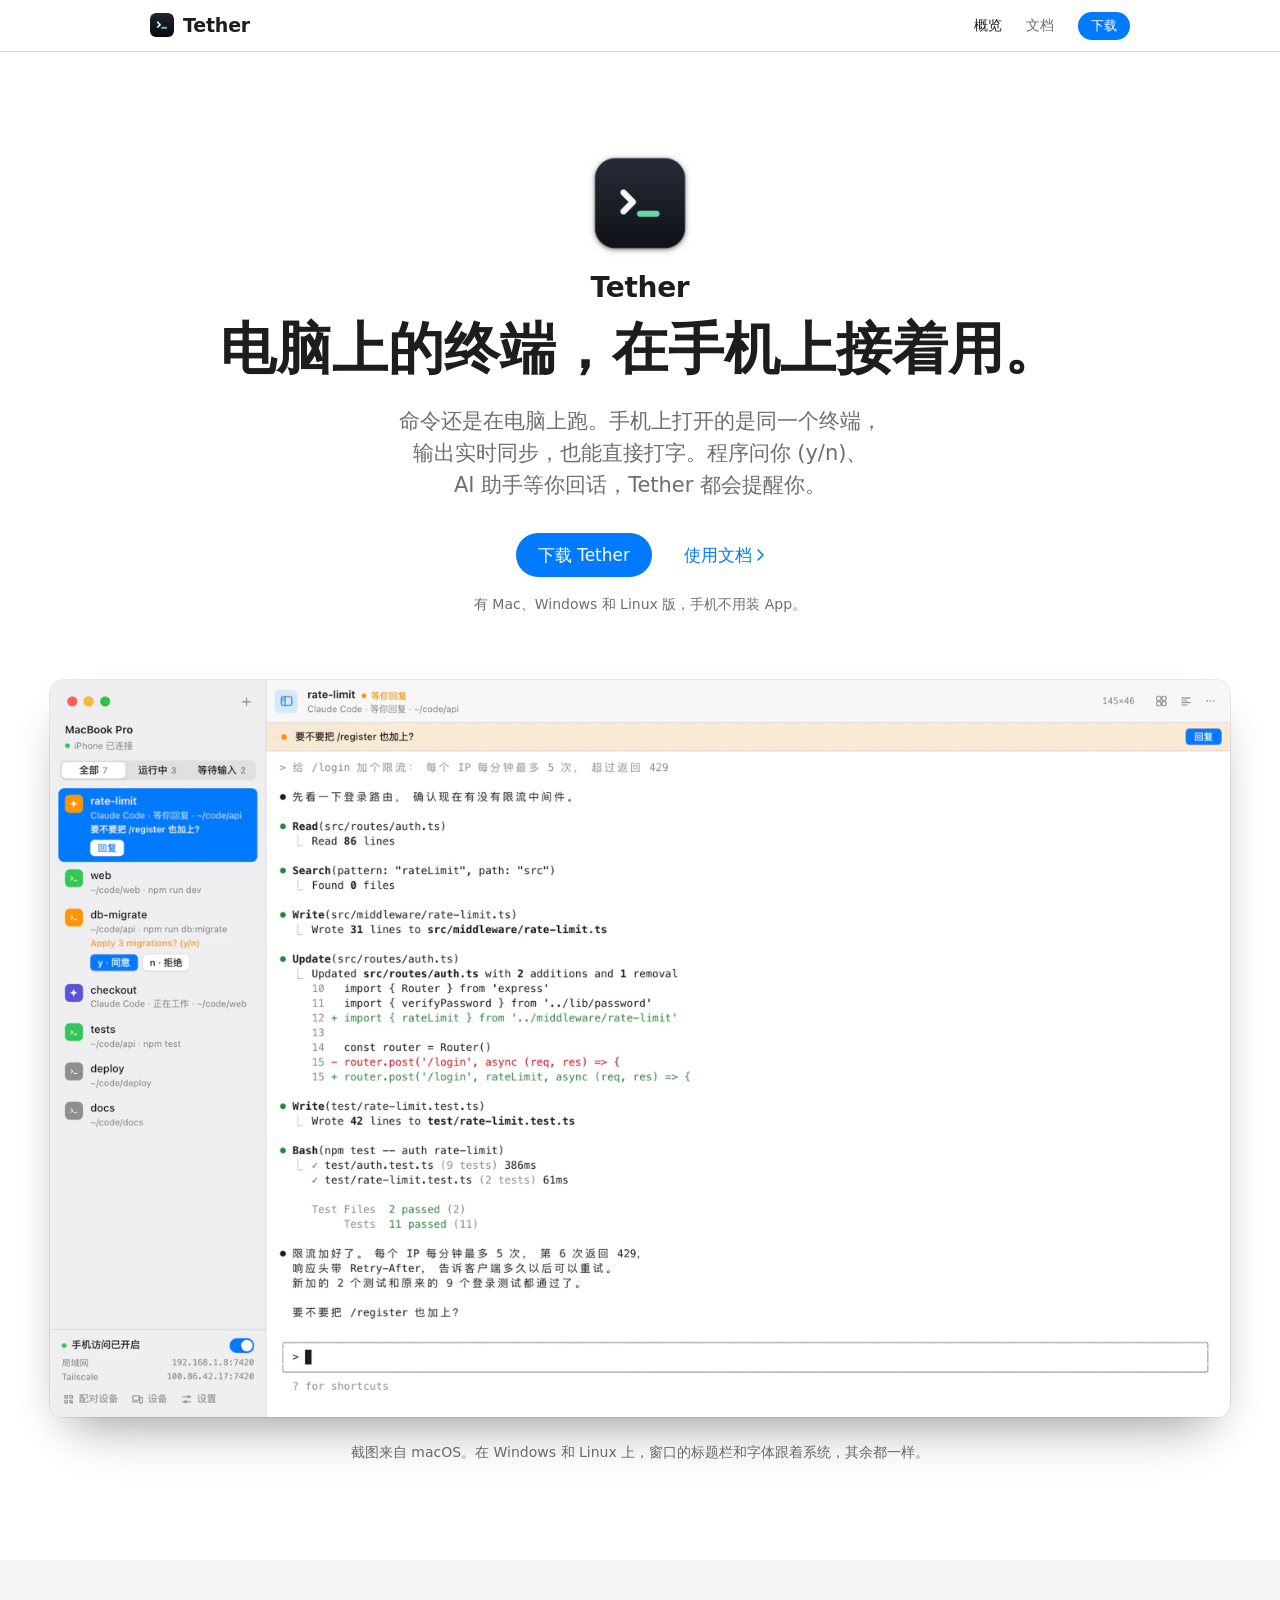
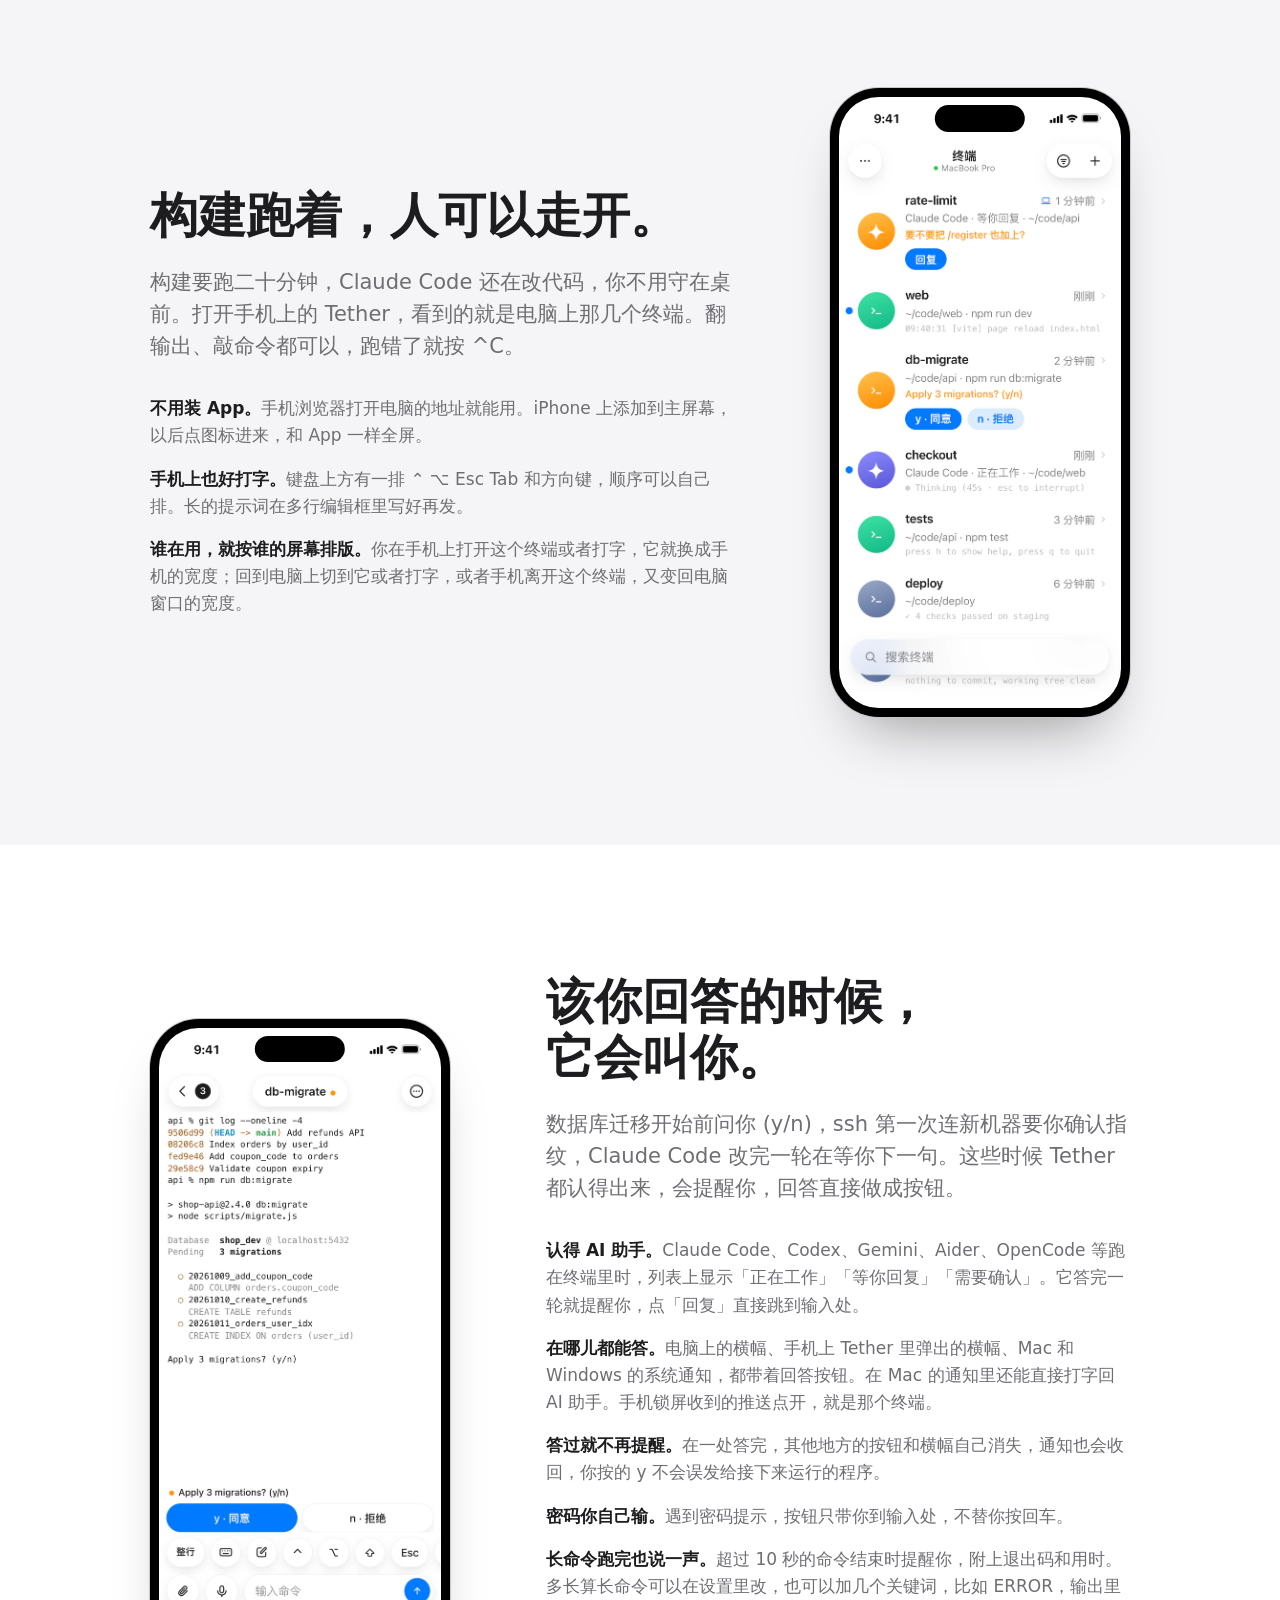
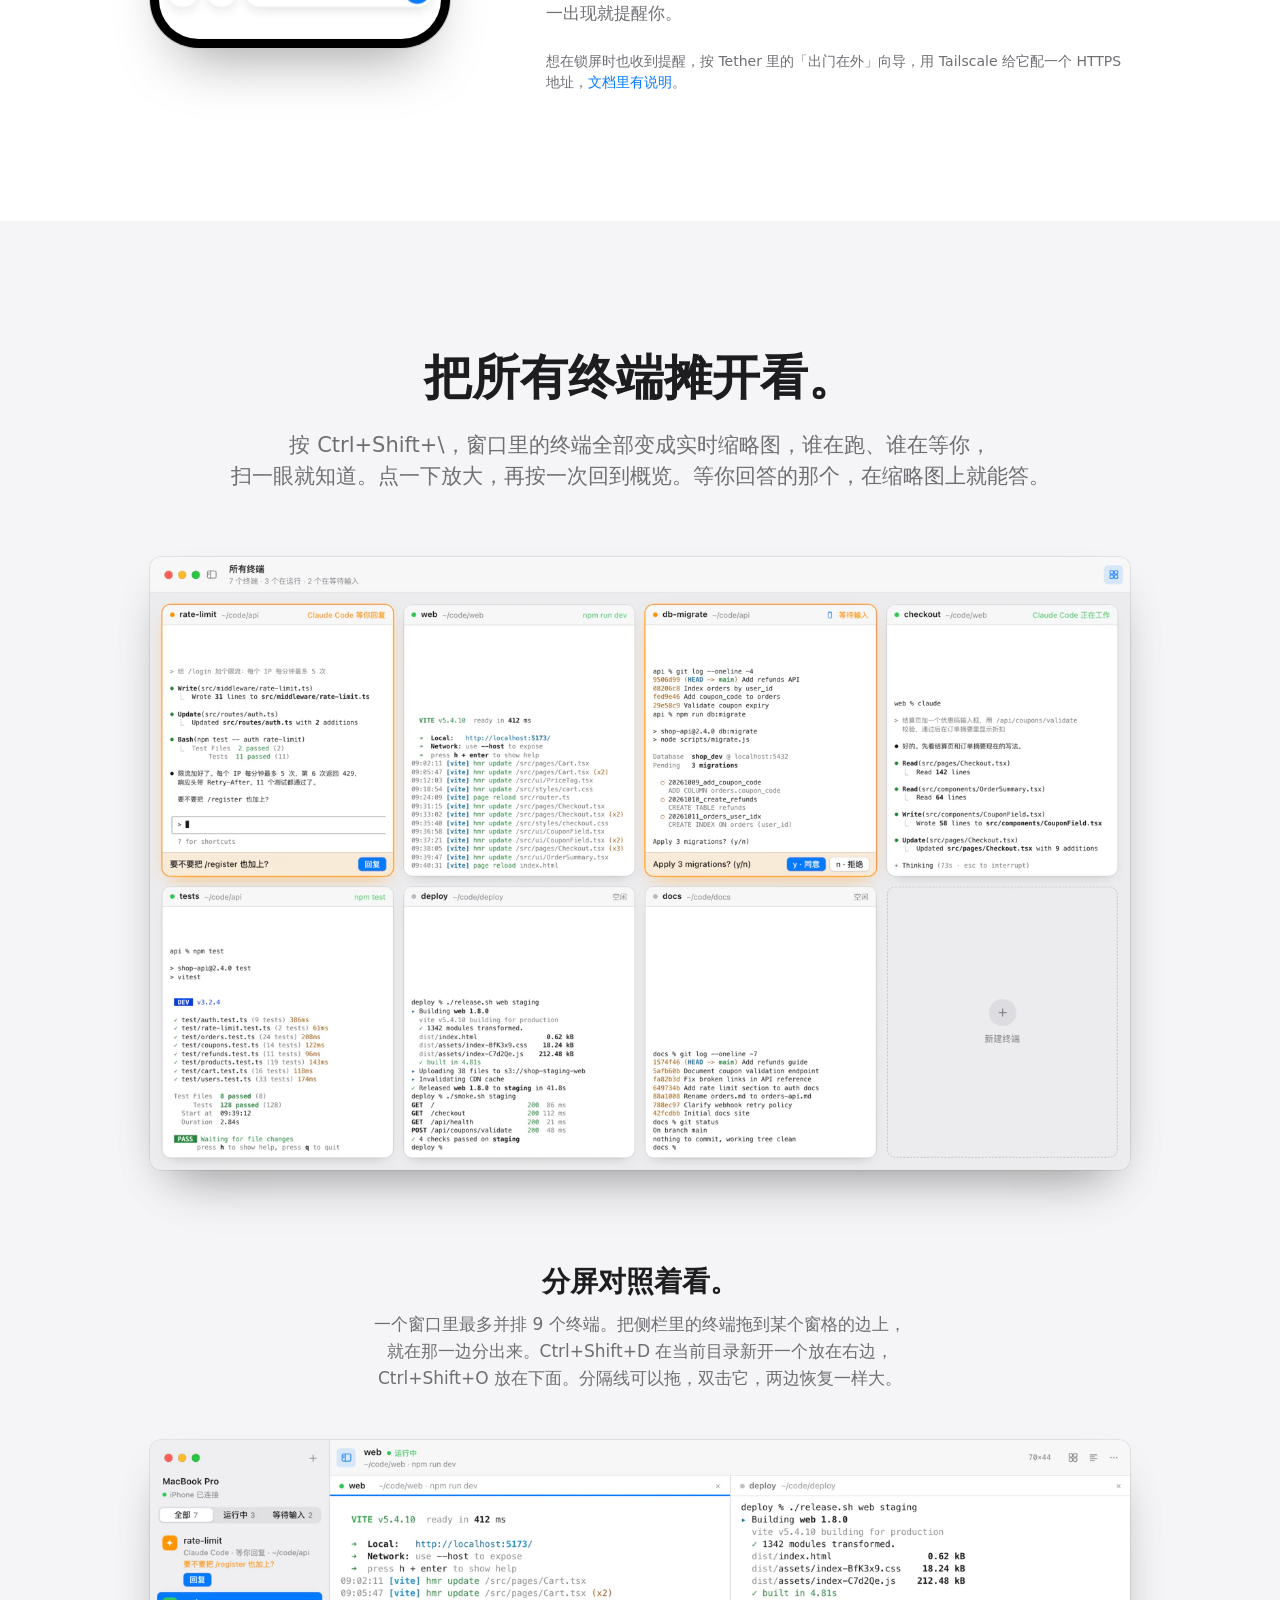
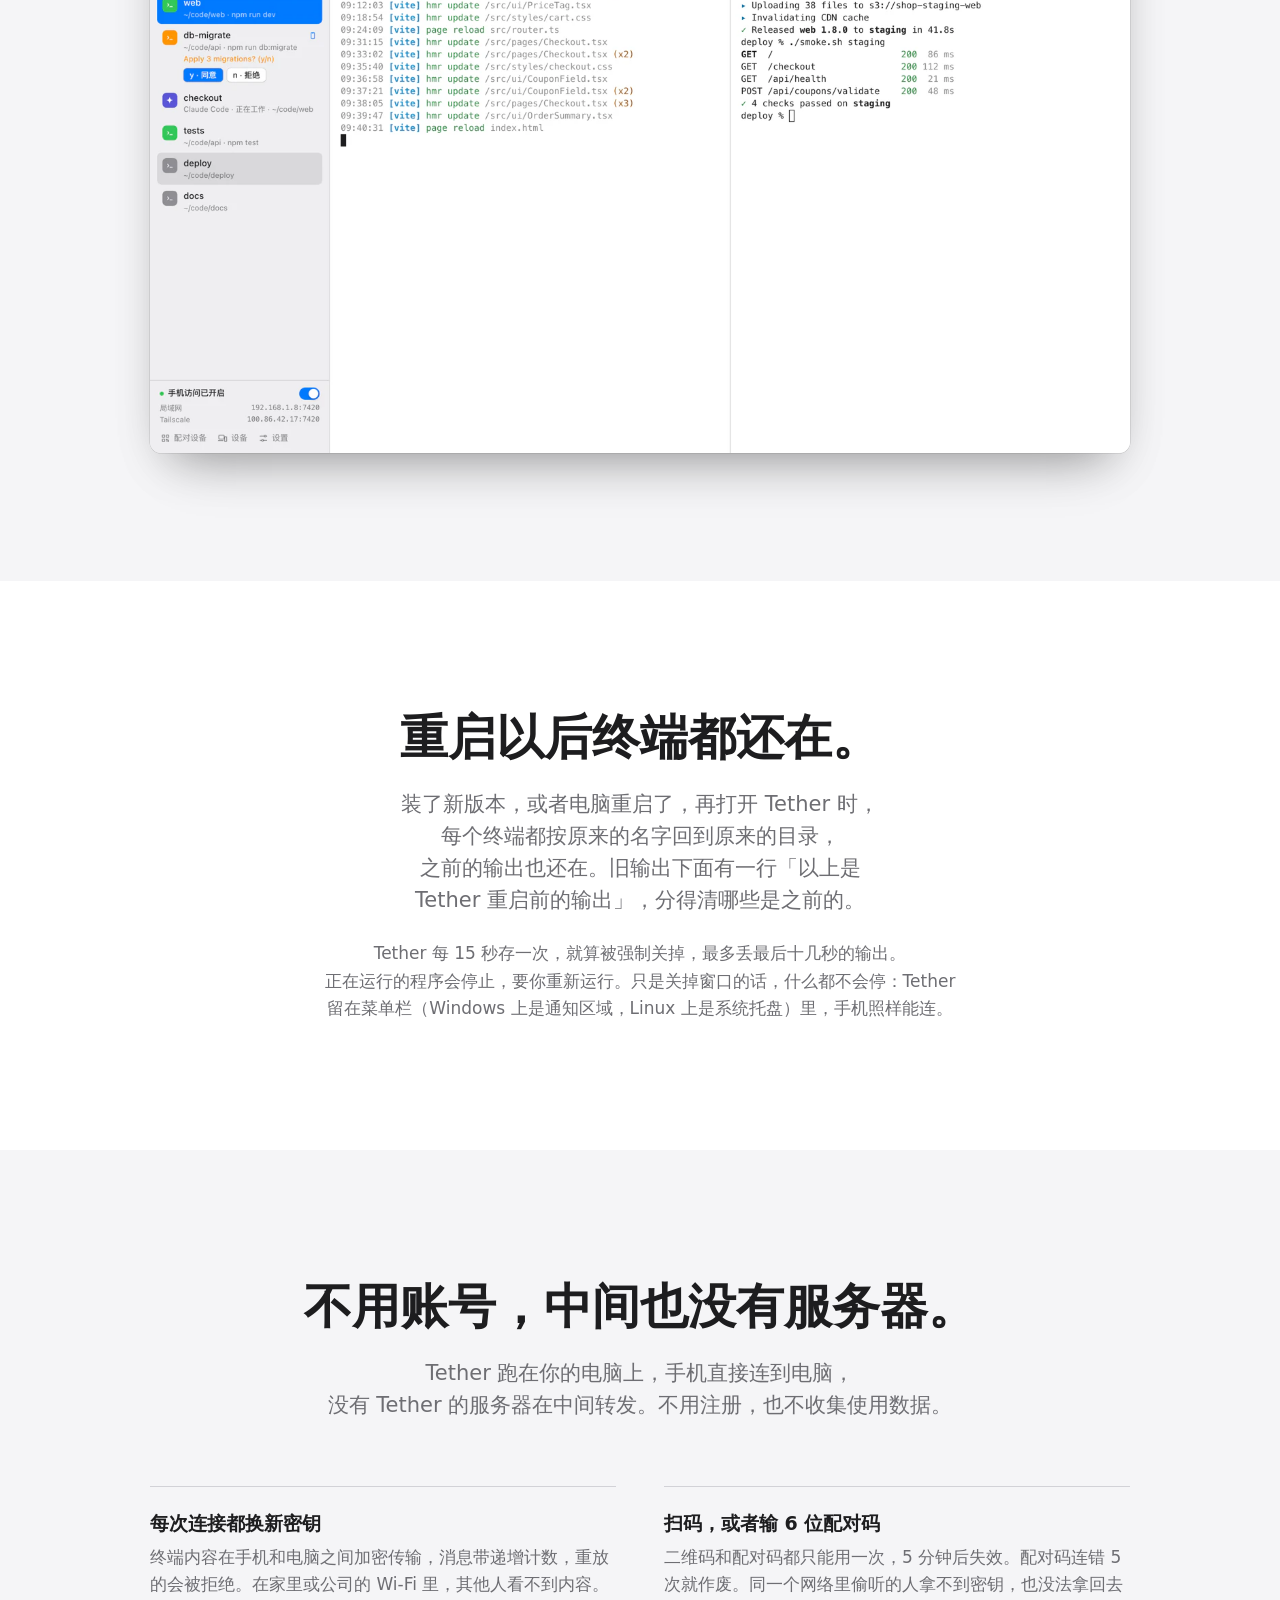
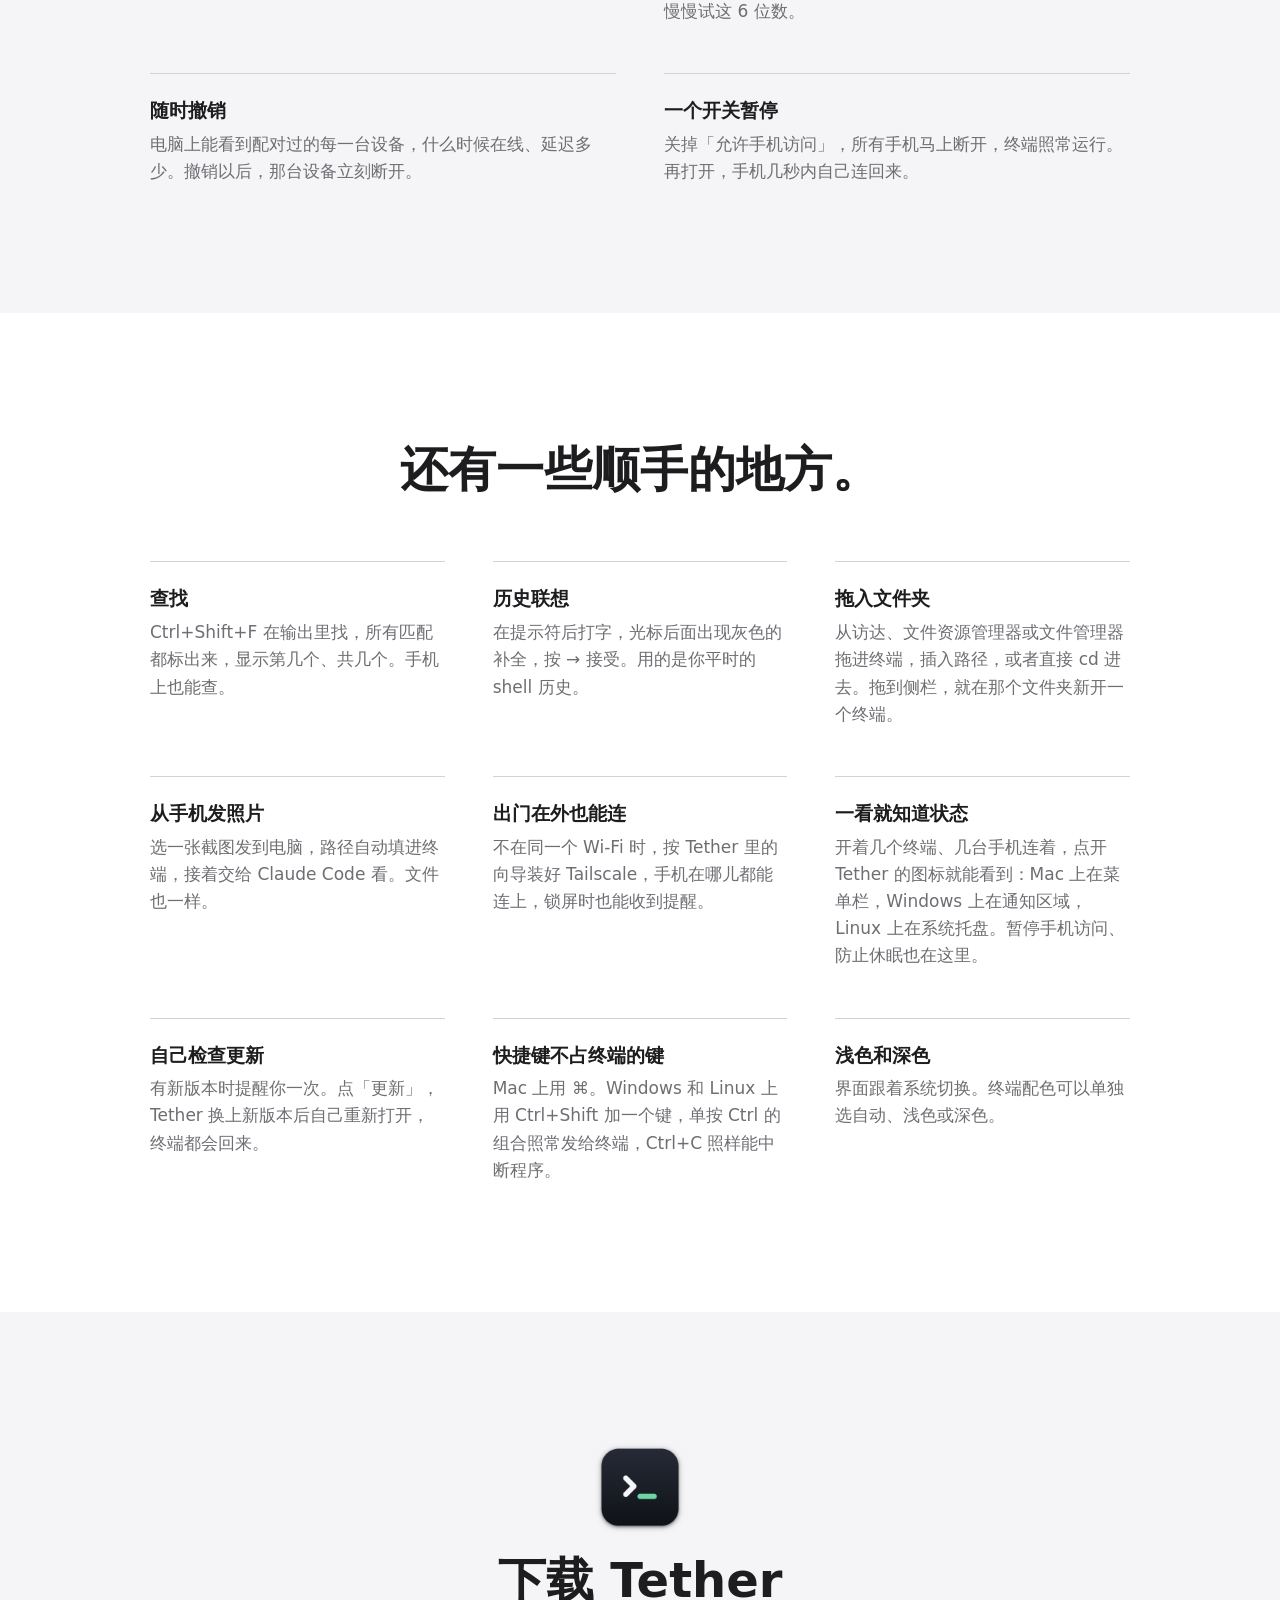
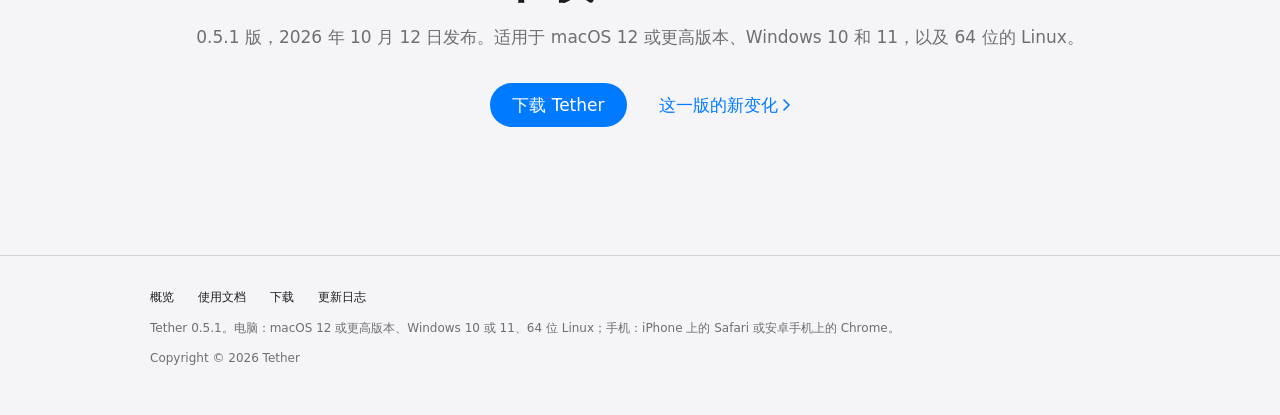
==== index.html @ 325a54c9 "网站：Tether 0.5.1 产品介绍、文档和下载页（macOS、Windows、Linux）。 安装包在 Releases 里，网站只放页面和图片。  Co-Authored-By: Claude" ====
<!doctype html>
<html lang="zh-CN">
<head>
  <meta charset="utf-8">
  <meta name="viewport" content="width=device-width, initial-scale=1">
  <title>Tether：电脑上的终端，在手机上接着用</title>
  <meta name="description" content="Tether 装在你的 Mac、Windows 或 Linux 电脑上。终端照旧在电脑上运行，手机用浏览器打开就是同一个会话，输出实时同步。程序问你 (y/n)、AI 助手等你回话时，Tether 会提醒你。不用账号，数据端到端加密。">
  <meta name="color-scheme" content="light dark">
  <meta name="theme-color" content="#FFFFFF" media="(prefers-color-scheme: light)">
  <meta name="theme-color" content="#000000" media="(prefers-color-scheme: dark)">
  <link rel="icon" type="image/png" sizes="32x32" href="assets/icon/favicon-32.png">
  <link rel="icon" type="image/png" sizes="64x64" href="assets/icon/favicon-64.png">
  <link rel="apple-touch-icon" href="assets/icon/apple-touch-icon.png">
  <link rel="stylesheet" href="assets/site.css">
</head>
<body>
  <a class="skip" href="#main">跳到正文</a>

  <header class="nav">
    <div class="wrap nav-in">
      <a class="brand" href="index.html"><img src="assets/icon/favicon-64.png" width="24" height="24" alt="">Tether</a>
      <nav class="nav-links" aria-label="网站">
        <a href="index.html" aria-current="page">概览</a>
        <a href="docs.html">文档</a>
        <a class="btn btn-sm" href="download.html">下载</a>
      </nav>
    </div>
  </header>

  <main id="main">

    <!-- 首屏 -->
    <section class="hero" aria-labelledby="hero-title">
      <div class="wrap">
        <img class="hero-icon" src="assets/icon/icon-512.png" width="112" height="112" alt="">
        <h1 id="hero-title">
          <span class="eyebrow">Tether</span>
          <span class="display"><span class="nw">电脑上的终端，</span><span class="nw">在手机上接着用。</span></span>
        </h1>
        <p class="lead">命令还是在电脑上跑。手机上打开的是同一个终端，输出实时同步，也能直接打字。程序问你&nbsp;(y/n)、AI 助手等你回话，Tether 都会提醒你。</p>
        <div class="cta">
          <a class="btn" href="download.html" aria-describedby="hero-req">下载 Tether</a>
          <a class="more" href="docs.html">使用文档</a>
        </div>
        <p class="cta-note" id="hero-req"><span class="nw">有 Mac、Windows 和 Linux 版，</span><span class="nw">手机不用装 App。</span></p>
      </div>
      <figure class="wrap-wide hero-shot">
        <div class="mac">
          <picture>
            <source media="(prefers-color-scheme: dark)" srcset="assets/shots/mac-term-dark-1440.webp 1440w, assets/shots/mac-term-dark.webp 2880w" sizes="(max-width: 1223px) calc(100vw - 44px), 1180px">
            <img src="assets/shots/mac-term-light.webp" srcset="assets/shots/mac-term-light-1440.webp 1440w, assets/shots/mac-term-light.webp 2880w" sizes="(max-width: 1223px) calc(100vw - 44px), 1180px" width="1440" height="900" fetchpriority="high" decoding="async" alt="Tether 在 Mac 上的窗口。左边侧栏是各个终端和它们的状态，右边的 Claude Code 做完了一轮，在等你回复，上方的提示条里有「回复」按钮。">
          </picture>
        </div>
        <figcaption>截图来自 macOS。在 Windows 和 Linux 上，窗口的标题栏和字体跟着系统，其余都一样。</figcaption>
      </figure>
    </section>

    <!-- 在手机上接着用 -->
    <section class="section alt" aria-labelledby="phone-title">
      <div class="wrap duo">
        <div>
          <h2 class="h2" id="phone-title"><span class="nw">构建跑着，</span><span class="nw">人可以走开。</span></h2>
          <p class="lead">构建要跑二十分钟，Claude Code 还在改代码，你不用守在桌前。打开手机上的 Tether，看到的就是电脑上那几个终端。翻输出、敲命令都可以，跑错了就按 ^C。</p>
          <ul class="points">
            <li><strong>不用装 App。</strong>手机浏览器打开电脑的地址就能用。iPhone 上添加到主屏幕，以后点图标进来，和 App 一样全屏。</li>
            <li><strong>手机上也好打字。</strong>键盘上方有一排 ⌃ ⌥ Esc Tab 和方向键，顺序可以自己排。长的提示词在多行编辑框里写好再发。</li>
            <li><strong>谁在用，就按谁的屏幕排版。</strong>你在手机上打开这个终端或者打字，它就换成手机的宽度；回到电脑上切到它或者打字，或者手机离开这个终端，又变回电脑窗口的宽度。</li>
          </ul>
        </div>
        <figure class="duo-media">
          <div class="phone">
            <div class="phone-body">
              <div class="phone-screen">
                <picture>
                  <source media="(prefers-color-scheme: dark)" srcset="assets/shots/iphone-list-dark-589.webp 589w, assets/shots/iphone-list-dark.webp 1179w" sizes="(max-width: 734px) 226px, (max-width: 1068px) 245px, 282px">
                  <img src="assets/shots/iphone-list-light.webp" srcset="assets/shots/iphone-list-light-589.webp 589w, assets/shots/iphone-list-light.webp 1179w" sizes="(max-width: 734px) 226px, (max-width: 1068px) 245px, 282px" width="393" height="852" loading="lazy" decoding="async" alt="iPhone 上的 Tether 终端列表。每一行是电脑上的一个终端，写着名字、状态和最新一行输出；在等你的终端下面直接有「回复」「y · 同意」「n · 拒绝」按钮。">
                </picture>
              </div>
            </div>
          </div>
        </figure>
      </div>
    </section>

    <!-- 提醒与一键回复 -->
    <section class="section" aria-labelledby="alert-title">
      <div class="wrap duo flip">
        <div>
          <h2 class="h2" id="alert-title"><span class="nw">该你回答的时候，</span><span class="nw">它会叫你。</span></h2>
          <p class="lead">数据库迁移开始前问你 (y/n)，ssh 第一次连新机器要你确认指纹，Claude Code 改完一轮在等你下一句。这些时候 Tether 都认得出来，会提醒你，回答直接做成按钮。</p>
          <ul class="points">
            <li><strong>认得 AI 助手。</strong>Claude Code、Codex、Gemini、Aider、OpenCode 等跑在终端里时，列表上显示「正在工作」「等你回复」「需要确认」。它答完一轮就提醒你，点「回复」直接跳到输入处。</li>
            <li><strong>在哪儿都能答。</strong>电脑上的横幅、手机上 Tether 里弹出的横幅、Mac 和 Windows 的系统通知，都带着回答按钮。在 Mac 的通知里还能直接打字回 AI 助手。手机锁屏收到的推送点开，就是那个终端。</li>
            <li><strong>答过就不再提醒。</strong>在一处答完，其他地方的按钮和横幅自己消失，通知也会收回，你按的 y 不会误发给接下来运行的程序。</li>
            <li><strong>密码你自己输。</strong>遇到密码提示，按钮只带你到输入处，不替你按回车。</li>
            <li><strong>长命令跑完也说一声。</strong>超过 10 秒的命令结束时提醒你，附上退出码和用时。多长算长命令可以在设置里改，也可以加几个关键词，比如 ERROR，输出里一出现就提醒你。</li>
          </ul>
          <p class="small after-points">想在锁屏时也收到提醒，按 Tether 里的「出门在外」向导，用 Tailscale 给它配一个 HTTPS 地址，<a href="docs.html#tailscale">文档里有说明</a>。</p>
        </div>
        <figure class="duo-media">
          <div class="phone">
            <div class="phone-body">
              <div class="phone-screen">
                <picture>
                  <source media="(prefers-color-scheme: dark)" srcset="assets/shots/iphone-term-dark-589.webp 589w, assets/shots/iphone-term-dark.webp 1179w" sizes="(max-width: 734px) 226px, (max-width: 1068px) 245px, 282px">
                  <img src="assets/shots/iphone-term-light.webp" srcset="assets/shots/iphone-term-light-589.webp 589w, assets/shots/iphone-term-light.webp 1179w" sizes="(max-width: 734px) 226px, (max-width: 1068px) 245px, 282px" width="393" height="852" loading="lazy" decoding="async" alt="iPhone 上打开的 db-migrate 终端。迁移脚本在问 Apply 3 migrations? (y/n)，终端下面是「y · 同意」和「n · 拒绝」两个按钮，再往下是快捷键栏和输入栏。">
                </picture>
              </div>
            </div>
          </div>
        </figure>
      </div>
    </section>

    <!-- 概览与分屏 -->
    <section class="section alt" aria-labelledby="overview-title">
      <div class="wrap">
        <div class="section-head">
          <h2 class="h2" id="overview-title">把所有终端摊开看。</h2>
          <p class="lead">按 <kbd data-pc="Ctrl+Shift+\">⇧⌘\</kbd>，窗口里的终端<wbr>全部变成实时缩略图，谁在跑、谁在等你，扫一眼就知道。点一下放大，再按一次回到概览。等你回答的那个，在缩略图上就能答。</p>
        </div>
        <div class="stack">
          <figure>
            <div class="mac">
              <picture>
                <source media="(prefers-color-scheme: dark)" srcset="assets/shots/mac-overview-dark-1440.webp 1440w, assets/shots/mac-overview-dark.webp 2880w" sizes="(max-width: 1023px) calc(100vw - 44px), 980px">
                <img src="assets/shots/mac-overview-light.webp" srcset="assets/shots/mac-overview-light-1440.webp 1440w, assets/shots/mac-overview-light.webp 2880w" sizes="(max-width: 1023px) calc(100vw - 44px), 980px" width="1440" height="900" loading="lazy" decoding="async" alt="终端概览。所有终端以实时缩略图平铺，等你回答的两个带橙色边框，缩略图底部就有回答按钮。">
              </picture>
            </div>
          </figure>
          <div>
            <div class="feature-head">
              <h3 class="h3">分屏对照着看。</h3>
              <p>一个窗口里最多并排 9 个终端。把侧栏里的终端拖到某个窗格的边上，就在那一边分出来。<kbd data-pc="Ctrl+Shift+D">⌘D</kbd>&nbsp;在当前目录新开一个放在右边，<kbd data-pc="Ctrl+Shift+O">⇧⌘D</kbd>&nbsp;放在下面。分隔线可以拖，双击它，两边恢复一样大。</p>
            </div>
            <figure>
              <div class="mac">
                <picture>
                  <source media="(prefers-color-scheme: dark)" srcset="assets/shots/mac-split-dark-1440.webp 1440w, assets/shots/mac-split-dark.webp 2880w" sizes="(max-width: 1023px) calc(100vw - 44px), 980px">
                  <img src="assets/shots/mac-split-light.webp" srcset="assets/shots/mac-split-light-1440.webp 1440w, assets/shots/mac-split-light.webp 2880w" sizes="(max-width: 1023px) calc(100vw - 44px), 980px" width="1440" height="900" loading="lazy" decoding="async" alt="分屏。左边的 web 终端在跑 npm run dev，右边的 deploy 终端刚跑完发布脚本和冒烟测试。">
                </picture>
              </div>
            </figure>
          </div>
        </div>
      </div>
    </section>

    <!-- 重启后恢复 -->
    <section class="section" aria-labelledby="restore-title">
      <div class="wrap-text statement">
        <h2 class="h2" id="restore-title">重启以后终端都还在。</h2>
        <p class="lead">装了新版本，或者电脑重启了，再打开 Tether 时，每个终端都按原来的名字回到原来的目录，之前的输出也还在。旧输出下面有一行「以上是 Tether 重启前的输出」，分得清哪些是之前的。</p>
        <p>Tether 每 15 秒存一次，就算被强制关掉，最多丢最后十几秒的输出。正在运行的程序会停止，要你重新运行。只是关掉窗口的话，什么都不会停：Tether 留在菜单栏（Windows 上是通知区域，Linux 上是系统托盘）里，手机照样能连。</p>
      </div>
    </section>

    <!-- 隐私 -->
    <section class="section alt" aria-labelledby="privacy-title">
      <div class="wrap">
        <div class="section-head">
          <h2 class="h2" id="privacy-title"><span class="nw">不用账号，</span><span class="nw">中间也没有服务器。</span></h2>
          <p class="lead">Tether 跑在你的电脑上，手机直接连到电脑，没有&nbsp;Tether&nbsp;的服务器在中间转发。不用注册，也不收集使用数据。</p>
        </div>
        <ul class="grid two">
          <li>
            <h3>每次连接都换新密钥</h3>
            <p>终端内容在手机和电脑之间加密传输，消息带递增计数，重放的会被拒绝。在家里或公司的 <span class="nw">Wi-Fi</span> 里，其他人看不到内容。</p>
          </li>
          <li>
            <h3>扫码，或者输 6 位配对码</h3>
            <p>二维码和配对码都只能用一次，5 分钟后失效。配对码连错 5 次就作废。同一个网络里偷听的人拿不到密钥，也没法拿回去慢慢试这 6 位数。</p>
          </li>
          <li>
            <h3>随时撤销</h3>
            <p>电脑上能看到配对过的每一台设备，什么时候在线、延迟多少。撤销以后，那台设备立刻断开。</p>
          </li>
          <li>
            <h3>一个开关暂停</h3>
            <p>关掉「允许手机访问」，所有手机马上断开，终端照常运行。再打开，手机几秒内自己连回来。</p>
          </li>
        </ul>
      </div>
    </section>

    <!-- 小功能 -->
    <section class="section" aria-labelledby="more-title">
      <div class="wrap">
        <div class="section-head">
          <h2 class="h2" id="more-title"><span class="nw">还有一些</span><span class="nw">顺手的地方。</span></h2>
        </div>
        <ul class="grid">
          <li>
            <h3>查找</h3>
            <p><kbd data-pc="Ctrl+Shift+F">⌘F</kbd> 在输出里找，所有匹配都标出来，显示第几个、共几个。手机上也能查。</p>
          </li>
          <li>
            <h3>历史联想</h3>
            <p>在提示符后打字，光标后面出现灰色的补全，按 <kbd>→</kbd> 接受。用的是你平时的 shell 历史。</p>
          </li>
          <li>
            <h3>拖入文件夹</h3>
            <p>从访达、文件资源管理器或文件管理器拖进终端，插入路径，或者直接 cd 进去。拖到侧栏，就在那个文件夹新开一个终端。</p>
          </li>
          <li>
            <h3>从手机发照片</h3>
            <p>选一张截图发到电脑，路径自动填进终端，接着交给 Claude Code 看。文件也一样。</p>
          </li>
          <li>
            <h3>出门在外也能连</h3>
            <p>不在同一个 <span class="nw">Wi-Fi</span> 时，按 Tether 里的向导装好 Tailscale，手机在哪儿都能连上，锁屏时也能收到提醒。</p>
          </li>
          <li>
            <h3>一看就知道状态</h3>
            <p>开着几个终端、几台手机连着，点开 Tether 的图标就能看到：Mac 上在菜单栏，Windows 上在通知区域，Linux 上在系统托盘。暂停手机访问、防止休眠也在这里。</p>
          </li>
          <li>
            <h3>自己检查更新</h3>
            <p>有新版本时提醒你一次。点「更新」，Tether 换上新版本后自己重新打开，终端都会回来。</p>
          </li>
          <li>
            <h3>快捷键不占终端的键</h3>
            <p>Mac 上用 ⌘。Windows 和 Linux 上用 Ctrl+Shift 加一个键，单按 Ctrl 的组合照常发给终端，Ctrl+C 照样能中断程序。</p>
          </li>
          <li>
            <h3>浅色和深色</h3>
            <p>界面跟着系统切换。终端配色可以单独选自动、浅色或深色。</p>
          </li>
        </ul>
      </div>
    </section>

    <!-- 下载 -->
    <section class="section alt closing" aria-labelledby="get-title">
      <div class="wrap">
        <img src="assets/icon/icon-512.png" width="96" height="96" alt="" loading="lazy">
        <h2 class="h2" id="get-title">下载 Tether</h2>
        <p><span data-rel="version">0.5.1</span> 版<span data-rel-show="date" hidden>，<span data-rel="date"></span>发布</span>。<span class="nw">适用于 macOS 12 或更高版本、</span><span class="nw">Windows 10 和 11，</span><span class="nw">以及 64 位的 Linux。</span></p>
        <div class="cta">
          <a class="btn" href="download.html">下载 Tether</a>
          <a class="more" href="download.html#whats-new">这一版的新变化</a>
        </div>
      </div>
    </section>

  </main>

  <footer class="footer">
    <div class="wrap">
      <ul class="footer-links">
        <li><a href="index.html">概览</a></li>
        <li><a href="docs.html">使用文档</a></li>
        <li><a href="download.html">下载</a></li>
        <li><a href="docs.html#changelog">更新日志</a></li>
      </ul>
      <p>Tether <span data-rel="version">0.5.1</span>。电脑：macOS 12 或更高版本、Windows 10 或 11、64 位 Linux；手机：iPhone 上的 Safari 或安卓手机上的 Chrome。</p>
      <p>Copyright © 2026 Tether</p>
    </div>
  </footer>

  <script src="assets/release.js"></script>
  <script src="assets/site.js"></script>
</body>
</html>
---- assets/site.css ----
/* Tether 网站的共享样式
   系统字体、苹果系统色、留白；页面上的主角是真实的产品截图。
   主题默认跟随系统。<html data-theme="light"> 或 "dark" 可以强制一种（截图、测试用）。 */

/* ---------- 设计变量 ---------- */
:root {
  color-scheme: light dark;

  /* 都用系统字体。Mac：SF 和苹方（BlinkMacSystemFont：Chrome、Edge 不认 -apple-system，靠它拿到 SF）；
     Windows：Segoe UI 和微软雅黑；Linux：桌面的系统字体（system-ui）和思源黑体（Noto Sans CJK） */
  --font: -apple-system, BlinkMacSystemFont, "SF Pro Text", "SF Pro Display", "PingFang SC", "Segoe UI Variable Text", "Segoe UI", "Microsoft YaHei UI", "Microsoft YaHei", system-ui, "Noto Sans", "Noto Sans CJK SC", "Noto Sans SC", "Helvetica Neue", sans-serif;
  --font-display: -apple-system, BlinkMacSystemFont, "SF Pro Display", "SF Pro Text", "PingFang SC", "Segoe UI Variable Display", "Segoe UI", "Microsoft YaHei UI", "Microsoft YaHei", system-ui, "Noto Sans", "Noto Sans CJK SC", "Noto Sans SC", "Helvetica Neue", sans-serif;
  --font-mono: ui-monospace, "SF Mono", Menlo, Monaco, "Cascadia Mono", Consolas, "DejaVu Sans Mono", "Noto Sans Mono", "Liberation Mono", monospace;

  /* 字号：大屏的值，中屏和小屏在页面底部的媒体查询里缩小 */
  --fs-display: 56px;
  --fs-h2: 48px;
  --fs-h3: 24px;
  --fs-lead: 21px;
  --fs-body: 17px;
  --fs-small: 14px;
  --fs-fine: 12px;

  --lh-tight: 1.17;
  --lh-text: 1.6;

  /* 间距 */
  --sp-1: 4px;
  --sp-2: 8px;
  --sp-3: 12px;
  --sp-4: 16px;
  --sp-5: 24px;
  --sp-6: 32px;
  --sp-7: 48px;
  --sp-8: 64px;
  --sp-9: 96px;
  --sp-10: 128px;
  --section-y: var(--sp-10);

  /* 版心 */
  --w-text: 692px;
  --w-content: 980px;
  --w-wide: 1180px;
  --gutter: 22px;
  --nav-h: 52px;
}

/* 浅色（默认） */
:root,
:root[data-theme="light"] {
  --bg: #FFFFFF;
  --bg-2: #F5F5F7;
  --label: #1D1D1F;
  --label-2: #6E6E73;
  --sep: #D2D2D7;
  --fill: rgba(120, 120, 128, 0.12);
  --fill-2: rgba(120, 120, 128, 0.16);
  --fill-3: rgba(120, 120, 128, 0.24);
  --accent: #007AFF;
  --on-accent: #FFFFFF;
  --nav-bg: rgba(255, 255, 255, 0.72);
  --nav-solid: #FFFFFF;
  --window-shadow: 0 0 0 0.5px rgba(0, 0, 0, 0.16), 0 22px 44px -18px rgba(0, 0, 0, 0.28), 0 30px 60px -30px rgba(0, 0, 0, 0.22);
  --window-rim: transparent;
  --phone-edge: #C7C7CC;
  --icon-ring: transparent;
  --phone-shadow: 0 34px 60px -28px rgba(0, 0, 0, 0.4);
}

/* 深色：跟随系统，除非页面强制了浅色 */
@media (prefers-color-scheme: dark) {
  :root:not([data-theme="light"]) {
    --bg: #000000;
    --bg-2: #161617;
    --label: #F5F5F7;
    --label-2: #A1A1A6;
    --sep: #424245;
    --fill: rgba(120, 120, 128, 0.24);
    --fill-2: rgba(120, 120, 128, 0.32);
    --fill-3: rgba(120, 120, 128, 0.44);
    --accent: #0A84FF;
    --on-accent: #FFFFFF;
    --nav-bg: rgba(22, 22, 23, 0.8);
    --nav-solid: #161617;
    --window-shadow: 0 0 0 0.5px rgba(0, 0, 0, 0.9), 0 22px 44px -18px rgba(0, 0, 0, 0.8), 0 30px 60px -30px rgba(0, 0, 0, 0.7);
    --window-rim: rgba(255, 255, 255, 0.16);
    --phone-edge: #48484A;
    --icon-ring: rgba(255, 255, 255, 0.22);
    --phone-shadow: 0 34px 60px -28px rgba(0, 0, 0, 0.9);
  }
}

/* 强制深色 */
:root[data-theme="dark"] {
  --bg: #000000;
  --bg-2: #161617;
  --label: #F5F5F7;
  --label-2: #A1A1A6;
  --sep: #424245;
  --fill: rgba(120, 120, 128, 0.24);
  --fill-2: rgba(120, 120, 128, 0.32);
  --fill-3: rgba(120, 120, 128, 0.44);
  --accent: #0A84FF;
  --on-accent: #FFFFFF;
  --nav-bg: rgba(22, 22, 23, 0.8);
  --nav-solid: #161617;
  --window-shadow: 0 0 0 0.5px rgba(0, 0, 0, 0.9), 0 22px 44px -18px rgba(0, 0, 0, 0.8), 0 30px 60px -30px rgba(0, 0, 0, 0.7);
  --window-rim: rgba(255, 255, 255, 0.16);
  --phone-edge: #48484A;
  --icon-ring: rgba(255, 255, 255, 0.22);
  --phone-shadow: 0 34px 60px -28px rgba(0, 0, 0, 0.9);
}

:root[data-theme="light"] { color-scheme: light; }
:root[data-theme="dark"] { color-scheme: dark; }

/* 系统打开了「增强对比度」：换成系统蓝的高对比度版本 */
@media (prefers-contrast: more) {
  :root { --accent: #0040DD; --sep: #8E8E93; }
}
@media (prefers-contrast: more) and (prefers-color-scheme: dark) {
  :root:not([data-theme="light"]) { --accent: #409CFF; --sep: #7C7C80; }
}

/* ---------- 基础 ---------- */
*,
*::before,
*::after { box-sizing: border-box; }

html {
  -webkit-text-size-adjust: 100%;
  text-size-adjust: 100%;
  scroll-padding-top: calc(var(--nav-h) + var(--sp-4));
  background: var(--bg);
}

body {
  margin: 0;
  font-family: var(--font);
  font-size: var(--fs-body);
  line-height: var(--lh-text);
  color: var(--label);
  background: var(--bg);
  -webkit-font-smoothing: antialiased;
  -moz-osx-font-smoothing: grayscale;
  font-kerning: normal;
}

img { max-width: 100%; }
picture { display: block; }
h1, h2, h3, h4, p, ul, ol, dl, dd, figure, pre { margin: 0; }
ul, ol { padding: 0; }
h1, h2, h3, h4 { font-weight: 600; line-height: var(--lh-tight); text-wrap: balance; }
p, li, dd { text-wrap: pretty; }
strong, b { font-weight: 600; }

a { color: var(--accent); text-decoration: none; }
a:hover { text-decoration: underline; text-underline-offset: 0.18em; text-decoration-thickness: 1px; }

:focus-visible { outline: 2px solid var(--accent); outline-offset: 3px; }

::selection { background: color-mix(in srgb, var(--accent) 24%, transparent); }

code, kbd, pre { font-family: var(--font-mono); }
/* 行内代码和按键只换字体，不加底色 */
code { font-size: 0.9em; white-space: nowrap; }
code.long { white-space: normal; overflow-wrap: anywhere; }
kbd { font-family: var(--font); font-size: 1em; white-space: nowrap; }

.sr-only {
  position: absolute;
  width: 1px;
  height: 1px;
  margin: -1px;
  padding: 0;
  overflow: hidden;
  clip: rect(0 0 0 0);
  white-space: nowrap;
  border: 0;
}

/* 短语不在中间断行：标题里按意群换行 */
.nw { display: inline-block; }

/* 脚本按发布信息和访客的系统显示或隐藏的内容：类名里设了 display 的也要藏住 */
[hidden] { display: none !important; }

/* ---------- 版心 ---------- */
.wrap { width: min(var(--w-content), 100% - 2 * var(--gutter)); margin-inline: auto; }
.wrap-wide { width: min(var(--w-wide), 100% - 2 * var(--gutter)); margin-inline: auto; }
.wrap-text { width: min(var(--w-text), 100% - 2 * var(--gutter)); margin-inline: auto; }

/* ---------- 跳到正文 ---------- */
.skip {
  position: absolute;
  left: var(--sp-3);
  top: calc(-1 * var(--sp-8));
  z-index: 100;
  padding: var(--sp-2) var(--sp-4);
  border-radius: 8px;
  background: var(--bg);
  color: var(--label);
  font-size: var(--fs-small);
  box-shadow: 0 0 0 1px var(--sep);
}
.skip:focus { top: var(--sp-2); }

/* ---------- 顶部导航 ---------- */
.nav {
  position: sticky;
  top: 0;
  z-index: 30;
  height: var(--nav-h);
  background: var(--nav-solid);
  border-bottom: 1px solid var(--sep);
}
@supports ((-webkit-backdrop-filter: blur(1px)) or (backdrop-filter: blur(1px))) {
  .nav {
    background: var(--nav-bg);
    -webkit-backdrop-filter: saturate(180%) blur(20px);
    backdrop-filter: saturate(180%) blur(20px);
  }
}
.nav-in {
  height: 100%;
  display: flex;
  align-items: center;
  justify-content: space-between;
  gap: var(--sp-4);
}
.brand {
  display: inline-flex;
  align-items: center;
  gap: 9px;
  color: var(--label);
  font-family: var(--font-display);
  font-size: 19px;
  font-weight: 600;
  letter-spacing: -0.01em;
}
.brand:hover { text-decoration: none; }
.brand img { width: 24px; height: 24px; border-radius: 5.5px; box-shadow: 0 0 0 0.5px var(--icon-ring); }
.nav-links { display: flex; align-items: center; gap: var(--sp-5); }
/* 文字链接是灰色的；「下载」是蓝底白字的小按钮，任何状态下都保持白字 */
.nav-links a:not(.btn) { font-size: var(--fs-small); color: var(--label-2); }
.nav-links a:not(.btn):hover { color: var(--label); text-decoration: none; }
.nav-links a:not(.btn)[aria-current="page"] { color: var(--label); }

/* ---------- 按钮与链接 ---------- */
.btn {
  display: inline-flex;
  align-items: center;
  justify-content: center;
  min-height: 44px;
  padding: 10px 22px;
  border-radius: 980px;
  font-size: var(--fs-body);
  line-height: 1.2;
  white-space: nowrap;
  background: var(--accent);
  color: var(--on-accent);
  transition: background-color 0.2s ease;
}
.btn:hover { text-decoration: none; background: color-mix(in srgb, var(--accent) 88%, #FFFFFF); }
.btn:active { background: color-mix(in srgb, var(--accent) 88%, #000000); }
.btn-neutral { background: var(--fill-2); color: var(--label); }
.btn-neutral:hover { background: var(--fill-3); }
.btn-neutral:active { background: var(--fill-3); }
.btn-sm { min-height: 28px; padding: 4px 13px; font-size: 13px; }
.btn small { margin-inline-start: 0.4em; font-size: 0.82em; }

/* 「进一步了解」式的文字链接，后面跟一个小箭头 */
.more { white-space: nowrap; }
.more::after {
  content: "";
  display: inline-block;
  width: 0.42em;
  height: 0.72em;
  margin-inline-start: 0.3em;
  vertical-align: -0.04em;
  background: currentColor;
  -webkit-mask: url("data:image/svg+xml,%3Csvg xmlns='http://www.w3.org/2000/svg' viewBox='0 0 7 12'%3E%3Cpath d='M1 1l5 5-5 5' fill='none' stroke='%23000' stroke-width='1.6' stroke-linecap='round' stroke-linejoin='round'/%3E%3C/svg%3E") no-repeat center / contain;
  mask: url("data:image/svg+xml,%3Csvg xmlns='http://www.w3.org/2000/svg' viewBox='0 0 7 12'%3E%3Cpath d='M1 1l5 5-5 5' fill='none' stroke='%23000' stroke-width='1.6' stroke-linecap='round' stroke-linejoin='round'/%3E%3C/svg%3E") no-repeat center / contain;
}

/* 下载按钮一组：按钮、文字链接、要求说明 */
.cta { display: flex; flex-wrap: wrap; align-items: center; justify-content: center; gap: var(--sp-4) var(--sp-6); }
.cta-note { margin-top: var(--sp-4); font-size: var(--fs-small); color: var(--label-2); }
.after-download { margin-top: var(--sp-3); font-size: var(--fs-small); color: var(--label); }

/* ---------- 文字样式 ---------- */
.eyebrow {
  display: block;
  font-family: var(--font-display);
  font-size: 28px;
  font-weight: 600;
  letter-spacing: -0.01em;
  line-height: 1.15;
}
.display {
  display: block;
  font-family: var(--font-display);
  font-size: var(--fs-display);
  font-weight: 600;
  line-height: var(--lh-tight);
}
.h2 { font-family: var(--font-display); font-size: var(--fs-h2); }
.h3 { font-size: var(--fs-h3); }
.lead { font-size: var(--fs-lead); line-height: 1.52; color: var(--label-2); }
.hero .lead,
.section-head .lead,
.statement .lead { text-wrap: balance; }
/* 居中的段落只在标点和空格处换行，不把「知道」「下面」这类词从中间断开。
   个别不该拆开的地方在 HTML 里用了不换行空格（&nbsp;），需要的断点用 <wbr> */
.hero .lead,
.section-head .lead,
.feature-head p,
.statement .lead,
.statement .lead + p { word-break: keep-all; overflow-wrap: anywhere; }
.lead strong { color: var(--label); }
.small { font-size: var(--fs-small); line-height: 1.5; color: var(--label-2); }

/* ---------- 区块 ---------- */
.section { padding-block: var(--section-y); background: var(--bg); }
.section.alt { background: var(--bg-2); }
.section-head { max-width: 820px; margin-inline: auto; text-align: center; }
.section-head .lead { margin-top: var(--sp-5); }
.section-head + * { margin-top: var(--sp-8); }

/* 首屏 */
.hero { padding-top: var(--sp-9); padding-bottom: var(--sp-9); text-align: center; overflow-x: clip; }
.hero-icon { display: block; width: 112px; height: 112px; margin: 0 auto var(--sp-3); }
.hero h1 .display { margin-top: var(--sp-3); }
.hero .lead { max-width: 640px; margin: var(--sp-5) auto 0; }
.hero .cta { margin-top: var(--sp-6); }
.hero-shot { margin-top: var(--sp-8); }

/* 文字和手机截图左右排 */
.duo {
  display: grid;
  grid-template-columns: minmax(0, 1fr) auto;
  align-items: center;
  gap: var(--sp-9);
}
.duo-media { justify-self: center; }
.duo.flip { grid-template-columns: auto minmax(0, 1fr); }
.duo.flip .duo-media { order: -1; }
.duo .lead { margin-top: var(--sp-5); }

/* 有标题的要点：粗体开头，后面是灰色的说明 */
.points { list-style: none; margin-top: var(--sp-6); display: grid; gap: var(--sp-4); }
.points li { color: var(--label-2); }
.points strong { color: var(--label); }
.after-points { margin-top: var(--sp-5); }

/* 三栏小功能、两栏事实：只用细线分隔，不用卡片 */
.grid {
  display: grid;
  grid-template-columns: repeat(3, minmax(0, 1fr));
  gap: var(--sp-7) var(--sp-7);
  list-style: none;
}
.grid.two { grid-template-columns: repeat(2, minmax(0, 1fr)); }
.grid > li,
.grid > div { padding-top: var(--sp-5); border-top: 1px solid var(--sep); }
.grid h3 { font-size: 19px; line-height: 1.3; }
.grid p { margin-top: var(--sp-2); color: var(--label-2); }

/* 概览、分屏两张大图 */
.stack { display: grid; gap: var(--sp-9); }
.feature-head { max-width: 760px; margin-inline: auto; text-align: center; }
.feature-head .h3 { font-size: 28px; }
.feature-head p { margin-top: var(--sp-3); color: var(--label-2); text-wrap: balance; }
.feature-head + figure { margin-top: var(--sp-7); }

/* 纯文字的区块 */
.statement { text-align: center; }
.statement .lead { margin-top: var(--sp-5); }
.statement .lead + p { margin-top: var(--sp-5); color: var(--label-2); text-wrap: balance; }

/* 结尾的下载区 */
.closing { text-align: center; }
.closing img { display: block; width: 96px; height: 96px; margin: 0 auto var(--sp-4); }
.closing p { margin-top: var(--sp-4); color: var(--label-2); }
.closing .cta { margin-top: var(--sp-6); }

/* ---------- 截图外框 ---------- */
figure { margin: 0; }
figcaption { margin-top: var(--sp-5); font-size: var(--fs-small); color: var(--label-2); text-align: center; text-wrap: balance; word-break: keep-all; overflow-wrap: anywhere; }

/* Mac 窗口：圆角、细边和投影。截图是 1440×900 的整个窗口，左上角的红绿灯已经在截图里 */
.mac {
  position: relative;
  border-radius: 1.12% / 1.79%;
  overflow: hidden;
  background: var(--bg-2);
  box-shadow: var(--window-shadow);
}
.mac img { display: block; width: 100%; height: auto; }
.mac::after {
  content: "";
  position: absolute;
  inset: 0;
  border-radius: inherit;
  box-shadow: inset 0 0 0 1px var(--window-rim);
  pointer-events: none;
}
/* iPhone 15 Pro：只画机身轮廓和灵动岛。截图是 393×852 的屏幕，屏幕圆角 55pt，灵动岛 126×37pt、离顶部 11pt */
.phone { width: 300px; max-width: 100%; }
.phone-body {
  padding: 3%;
  border-radius: 16.2% / 7.7%;
  background: #000000;
  box-shadow: 0 0 0 1px var(--phone-edge), var(--phone-shadow);
}
.phone-screen {
  position: relative;
  overflow: hidden;
  border-radius: 14% / 6.46%;
  background: var(--bg-2);
}
.phone-screen img { display: block; width: 100%; height: auto; }
.phone-screen::after {
  content: "";
  position: absolute;
  left: 50%;
  top: 1.33%;
  width: 32.06%;
  height: 4.38%;
  transform: translateX(-50%);
  border-radius: 999px;
  background: #000000;
}

/* ---------- 文档、下载页的正文 ---------- */
.page-head { padding-top: var(--sp-8); padding-bottom: var(--sp-7); }
.page-head h1 { font-family: var(--font-display); font-size: 40px; }
.page-head p { margin-top: var(--sp-3); color: var(--label-2); }

.prose { font-size: var(--fs-body); }
.prose > * + * { margin-top: var(--sp-4); }
.prose h2 {
  font-family: var(--font-display);
  font-size: 32px;
  margin-top: var(--sp-8);
  padding-top: var(--sp-6);
  border-top: 1px solid var(--sep);
}
.prose > h2:first-child { margin-top: 0; padding-top: 0; border-top: 0; }
.prose h3 { font-size: 21px; margin-top: var(--sp-7); }
.prose h2 + * { margin-top: var(--sp-5); }
.prose h3 + * { margin-top: var(--sp-3); }
.prose ul,
.prose ol { padding-inline-start: 1.3em; }
.prose li + li { margin-top: var(--sp-2); }
.prose li::marker { color: var(--label-2); }
.prose .note { font-size: 15px; color: var(--label-2); }
.prose .note strong { color: var(--label); }
.prose dl { display: grid; gap: 0; }
.prose dt { font-weight: 600; }
.prose dd { margin-top: var(--sp-1); color: var(--label-2); }
.prose dd + dt { margin-top: var(--sp-4); }

/* 命令：可以整段拷贝 */
.cmd {
  position: relative;
  padding: 13px 16px;
  border-radius: 10px;
  background: var(--fill);
  font-size: 14px;
  line-height: 1.55;
  white-space: pre-wrap;
  overflow-wrap: anywhere;
}
.cmd code { font-size: inherit; white-space: inherit; }
/* 拷贝按钮浮在第一行右边：只有第一行给它让位，后面几行用满整个宽度 */
.cmd .copy { float: right; position: relative; top: -5px; margin: 0 -8px -8px 12px; }
/* 步骤里的命令和上下文字留出距离 */
.prose li > .cmd { margin-block: var(--sp-3); }

.copy {
  min-height: 30px;
  padding: 4px 10px;
  border: 0;
  border-radius: 7px;
  background: transparent;
  color: var(--accent);
  font: inherit;
  font-family: var(--font);
  font-size: var(--fs-small);
  cursor: pointer;
}
.copy:hover { background: var(--fill); }

/* 表格（快捷键） */
.table-wrap { overflow-x: auto; }
table { width: 100%; border-collapse: collapse; table-layout: fixed; font-size: 15px; line-height: 1.5; }
thead th:first-child { width: 9em; }
caption { text-align: left; font-weight: 600; font-size: var(--fs-body); padding-bottom: var(--sp-2); }
th,
td { text-align: left; vertical-align: top; padding: 9px 16px 9px 0; border-bottom: 1px solid var(--sep); }
thead th { font-size: 13px; font-weight: 600; color: var(--label-2); }
tbody th { font-weight: 400; white-space: nowrap; }
td { color: var(--label); }

/* ---------- 文档页 ---------- */
.docs {
  display: grid;
  grid-template-columns: 196px minmax(0, 1fr);
  column-gap: var(--sp-8);
  width: min(var(--w-content), 100% - 2 * var(--gutter));
  margin-inline: auto;
  padding-bottom: var(--sp-10);
}
.docs .page-head { grid-column: 1 / -1; }
.docs article { max-width: 720px; min-width: 0; }
.toc {
  position: sticky;
  top: calc(var(--nav-h) + var(--sp-6));
  align-self: start;
  max-height: calc(100vh - var(--nav-h) - var(--sp-8));
  overflow-y: auto;
  /* 给键盘焦点框留出位置，不被滚动区域裁掉；负边距让文字位置不变 */
  padding: 0 8px 8px;
  margin-inline: -8px;
  scrollbar-width: thin;
  scrollbar-color: transparent transparent;
}
.toc:hover { scrollbar-color: var(--fill-3) transparent; }
.toc-toggle { display: none; }
.toc-title { font-size: 13px; font-weight: 600; color: var(--label-2); margin-bottom: var(--sp-2); }
.toc-list { list-style: none; }
.toc-list a {
  display: block;
  padding: 5px 0;
  font-size: var(--fs-small);
  line-height: 1.4;
  color: var(--label-2);
}
.toc-list a:hover { color: var(--label); text-decoration: none; }
.toc-list a[aria-current="true"] { color: var(--label); font-weight: 600; }

.faq h3 { font-size: 19px; }
.faq > * + * { margin-top: var(--sp-4); }

.changes h3 { font-size: 19px; }
.changes h3 span { font-weight: 400; color: var(--label-2); margin-inline-start: var(--sp-2); font-size: 15px; }

/* ---------- 下载页 ---------- */
.dl-head { text-align: center; padding-top: var(--sp-8); }
.dl-head img { display: block; width: 112px; height: 112px; margin: 0 auto var(--sp-4); }
.dl-head h1 { font-family: var(--font-display); font-size: 48px; }
.dl-meta { margin-top: var(--sp-3); color: var(--label-2); }
.dl-hint { max-width: 600px; margin: var(--sp-2) auto 0; font-size: var(--fs-small); line-height: 1.5; color: var(--label-2); text-wrap: balance; word-break: keep-all; overflow-wrap: anywhere; }
/* 用手机打开下载页时：提醒 Tether 装在电脑上 */
.dl-mobile { max-width: 520px; margin: var(--sp-5) auto 0; padding: var(--sp-3) var(--sp-4); border-radius: 12px; background: var(--fill); font-size: var(--fs-small); line-height: 1.5; text-align: left; }

/* 三个系统并排，用细线分开。访客用的系统：顶上的线换成蓝色，写着「你的电脑」，推荐的安装包是蓝色按钮；其余按钮是灰色的。
   三栏共用同一套行（subgrid），标题、要求、按钮、说明各自对齐，哪一栏的要求多一行也不会错开 */
.os-grid { display: grid; grid-template-columns: repeat(3, minmax(0, 1fr)); column-gap: var(--sp-6); margin-top: var(--sp-8); text-align: center; }
.os { display: grid; grid-row: span 8; grid-template-rows: subgrid; row-gap: 0; align-content: start; justify-items: center; min-width: 0; padding-top: var(--sp-5); border-top: 1px solid var(--sep); }
.os.is-yours { padding-top: calc(var(--sp-5) - 1px); border-top: 2px solid var(--accent); }
/* 「你的电脑」：每一栏都留着这一行的位置，三栏的标题才对得齐 */
.os-yours { grid-row: 1; font-size: var(--fs-fine); font-weight: 600; line-height: 18px; color: var(--accent); visibility: hidden; }
.os.is-yours .os-yours { visibility: visible; }
.os h2 { grid-row: 2; margin-top: var(--sp-1); font-family: var(--font-display); font-size: 32px; }
.os-req { grid-row: 3; margin-top: var(--sp-2); font-size: var(--fs-small); line-height: 1.5; color: var(--label-2); }
.os-dl { grid-row: 4; display: grid; gap: var(--sp-3); width: min(100%, 264px); margin-top: var(--sp-5); }
.os-dl .btn { width: 100%; }
.os-hint { grid-row: 5; margin-top: var(--sp-4); font-size: var(--fs-small); line-height: 1.5; color: var(--label-2); }
.os-alt { grid-row: 6; margin-top: var(--sp-3); font-size: var(--fs-small); line-height: 1.5; color: var(--label-2); }
.os .after-download { grid-row: 7; line-height: 1.5; }
.os-steps { grid-row: 8; padding-top: var(--sp-5); font-size: var(--fs-small); }
/* 居中的几行说明只在标点和空格处换行，不把「芯片」「处理器」这类词拆开 */
.os-req,
.os-hint,
.os .after-download,
.dl-note { text-wrap: balance; word-break: keep-all; overflow-wrap: anywhere; }

/* 下载区下面：跳到本页各节，和 GitHub 上的发布页 */
.dl-jump { display: flex; flex-wrap: wrap; justify-content: center; gap: var(--sp-2) var(--sp-5); margin-top: var(--sp-8); font-size: var(--fs-small); }
.dl-note { max-width: 600px; margin: var(--sp-3) auto 0; font-size: var(--fs-small); line-height: 1.5; color: var(--label-2); text-align: center; text-wrap: balance; }

.dl-body { padding-block: var(--sp-8) var(--sp-10); }

/* 小标记「测试版」：中性的灰色细框，不抢眼 */
.tag {
  display: inline-block;
  margin-inline-start: var(--sp-2);
  padding: 0 6px;
  border: 1px solid var(--sep);
  border-radius: 6px;
  font-family: var(--font);
  font-size: 12px;
  font-weight: 600;
  line-height: 20px;
  letter-spacing: 0;
  color: var(--label-2);
  vertical-align: middle;
  white-space: nowrap;
}

/* 快捷键表：作用、Mac、Windows 和 Linux 三列 */
.keys thead th:first-child { width: auto; }
.keys thead th:nth-child(2) { width: 8.5em; }
.keys thead th:nth-child(3) { width: 13em; }
.keys tbody th { white-space: normal; }

.prose .hashes { list-style: none; padding: 0; display: grid; gap: var(--sp-4); margin-top: var(--sp-5); }
.prose .hashes li + li { margin-top: 0; }
.hashes li { display: grid; grid-template-columns: minmax(0, 1fr) auto; align-items: center; gap: 0 var(--sp-3); padding-top: var(--sp-3); border-top: 1px solid var(--sep); }
.hashes .file { font-size: var(--fs-small); color: var(--label-2); overflow-wrap: anywhere; }
.hashes .copy { margin-right: -10px; }
.hashes code { grid-column: 1 / -1; display: block; white-space: normal; font-size: 13px; line-height: 1.5; word-break: break-all; }

.steps3 {
  list-style: none;
  display: grid;
  grid-template-columns: repeat(3, minmax(0, 1fr));
  gap: var(--sp-6);
  counter-reset: step;
}
.prose .steps3 { padding: 0; }
.steps3 li { counter-increment: step; padding-top: var(--sp-4); border-top: 1px solid var(--sep); }
.prose .steps3 li + li { margin-top: 0; }
.steps3 li::before {
  content: counter(step);
  display: block;
  margin-bottom: var(--sp-2);
  font-family: var(--font-display);
  font-size: 28px;
  font-weight: 600;
  line-height: 1.1;
  color: var(--label-2);
}

/* ---------- 页脚 ---------- */
.footer { background: var(--bg-2); border-top: 1px solid var(--sep); padding-block: var(--sp-6) var(--sp-7); }
.footer-links { display: flex; flex-wrap: wrap; gap: var(--sp-2) var(--sp-5); list-style: none; font-size: var(--fs-fine); }
.footer-links a { color: var(--label); }
.footer p { margin-top: var(--sp-3); font-size: var(--fs-fine); line-height: 1.5; color: var(--label-2); }

/* ---------- 中屏 ---------- */
@media (max-width: 1068px) {
  :root {
    --fs-display: 48px;
    --fs-h2: 40px;
    --fs-lead: 19px;
    --section-y: var(--sp-9);
  }
  .duo { gap: var(--sp-7); }
  .phone { width: 260px; }
  .grid { grid-template-columns: repeat(2, minmax(0, 1fr)); }
}

/* 下载页：三个系统改成上下排，访客用的那个排在最前面 */
@media (max-width: 899px) {
  .os-grid { grid-template-columns: minmax(0, 1fr); max-width: 520px; row-gap: var(--sp-7); }
  .os { grid-row: auto; display: flex; flex-direction: column; align-items: center; }
  .os.is-yours { order: -1; }
}

/* 文档目录：窄屏收成顶部的一条，点开再看 */
@media (max-width: 1023px) {
  html.docs-page { scroll-padding-top: calc(var(--nav-h) + 44px + var(--sp-4)); }
  .docs { display: block; }
  .toc {
    position: static;
    max-height: none;
    overflow: visible;
    margin: 0 calc(-1 * var(--gutter)) var(--sp-6);
    padding: 0 var(--gutter);
    border-block: 1px solid var(--sep);
  }
  .toc-title { display: none; }
  .toc-list { padding-block: var(--sp-3); }
  .js .toc {
    position: sticky;
    top: var(--nav-h);
    z-index: 20;
    margin-top: calc(-1 * var(--sp-5));
    border-top: 0;
    background: var(--nav-solid);
  }
  @supports ((-webkit-backdrop-filter: blur(1px)) or (backdrop-filter: blur(1px))) {
    .js .toc {
      background: var(--nav-bg);
      -webkit-backdrop-filter: saturate(180%) blur(20px);
      backdrop-filter: saturate(180%) blur(20px);
    }
  }
  .js .toc-toggle {
    display: flex;
    align-items: center;
    gap: var(--sp-2);
    width: 100%;
    min-height: 44px;
    padding: 0;
    border: 0;
    background: none;
    color: var(--label);
    font: inherit;
    font-size: var(--fs-small);
    text-align: left;
    cursor: pointer;
  }
  .toc-toggle b { font-weight: 600; flex: none; }
  .toc-toggle span { flex: 1; min-width: 0; color: var(--label-2); white-space: nowrap; overflow: hidden; text-overflow: ellipsis; }
  .toc-toggle::after {
    content: "";
    flex: none;
    width: 8px;
    height: 8px;
    margin-right: 4px;
    border-right: 1.6px solid var(--label-2);
    border-bottom: 1.6px solid var(--label-2);
    transform: translateY(-2px) rotate(45deg);
    transition: transform 0.2s ease;
  }
  .toc.open .toc-toggle::after { transform: translateY(2px) rotate(-135deg); }
  .js .toc-list { display: none; }
  .js .toc.open { background: var(--bg); box-shadow: 0 16px 32px -24px rgba(0, 0, 0, 0.5); }
  .js .toc.open .toc-list {
    display: block;
    max-height: calc(100vh - var(--nav-h) - 44px - var(--sp-6));
    overflow-y: auto;
    padding-top: 0;
    padding-inline: 8px;
    margin-inline: -8px;
  }
}

/* ---------- 小屏 ---------- */
@media (max-width: 734px) {
  :root {
    --fs-display: 34px;
    --fs-h2: 30px;
    --fs-h3: 21px;
    --fs-lead: 18px;
    --section-y: 72px;
  }
  .hero { padding-top: var(--sp-8); padding-bottom: var(--sp-8); }
  .hero-icon { width: 88px; height: 88px; }
  .eyebrow { font-size: 24px; }
  .hero-shot { margin-top: var(--sp-7); }
  .section-head + * { margin-top: var(--sp-7); }
  .duo,
  .duo.flip { grid-template-columns: minmax(0, 1fr); gap: var(--sp-7); }
  .duo.flip .duo-media { order: 0; }
  .phone { width: 240px; }
  .grid,
  .grid.two { grid-template-columns: minmax(0, 1fr); gap: var(--sp-6); }
  .stack { gap: var(--sp-8); }
  .feature-head .h3 { font-size: 24px; }
  /* 长段落在窄屏上左对齐，读起来不累；左对齐时照常按字换行 */
  .statement { text-align: left; }
  .statement .lead,
  .statement .lead + p { word-break: normal; }
  .page-head { padding-top: var(--sp-7); padding-bottom: var(--sp-6); }
  .page-head h1 { font-size: 32px; }
  .prose h2 { font-size: 26px; }
  .prose h3 { font-size: 19px; }
  .dl-head h1 { font-size: 36px; }
  .dl-head img { width: 88px; height: 88px; }
  .os-grid { margin-top: var(--sp-7); }
  .os h2 { font-size: 28px; }
  .dl-jump { margin-top: var(--sp-7); gap: var(--sp-2) var(--sp-4); }
  .keys { font-size: 14px; }
  .cmd { font-size: 13px; }
  .keys thead th:nth-child(2) { width: 5.8em; }
  .keys thead th:nth-child(3) { width: 10.4em; }
  .steps3 { grid-template-columns: minmax(0, 1fr); gap: var(--sp-4); }
  .nav-links { gap: var(--sp-4); }
  .brand { font-size: 17px; }
}

@media (max-width: 374px) {
  :root { --gutter: 16px; --fs-display: 31px; }
  .nav-links { gap: var(--sp-3); }
}

/* ---------- 减少动态效果 ---------- */
@media (prefers-reduced-motion: reduce) {
  *,
  *::before,
  *::after {
    transition-duration: 0.01ms !important;
    animation-duration: 0.01ms !important;
    animation-iteration-count: 1 !important;
  }
}
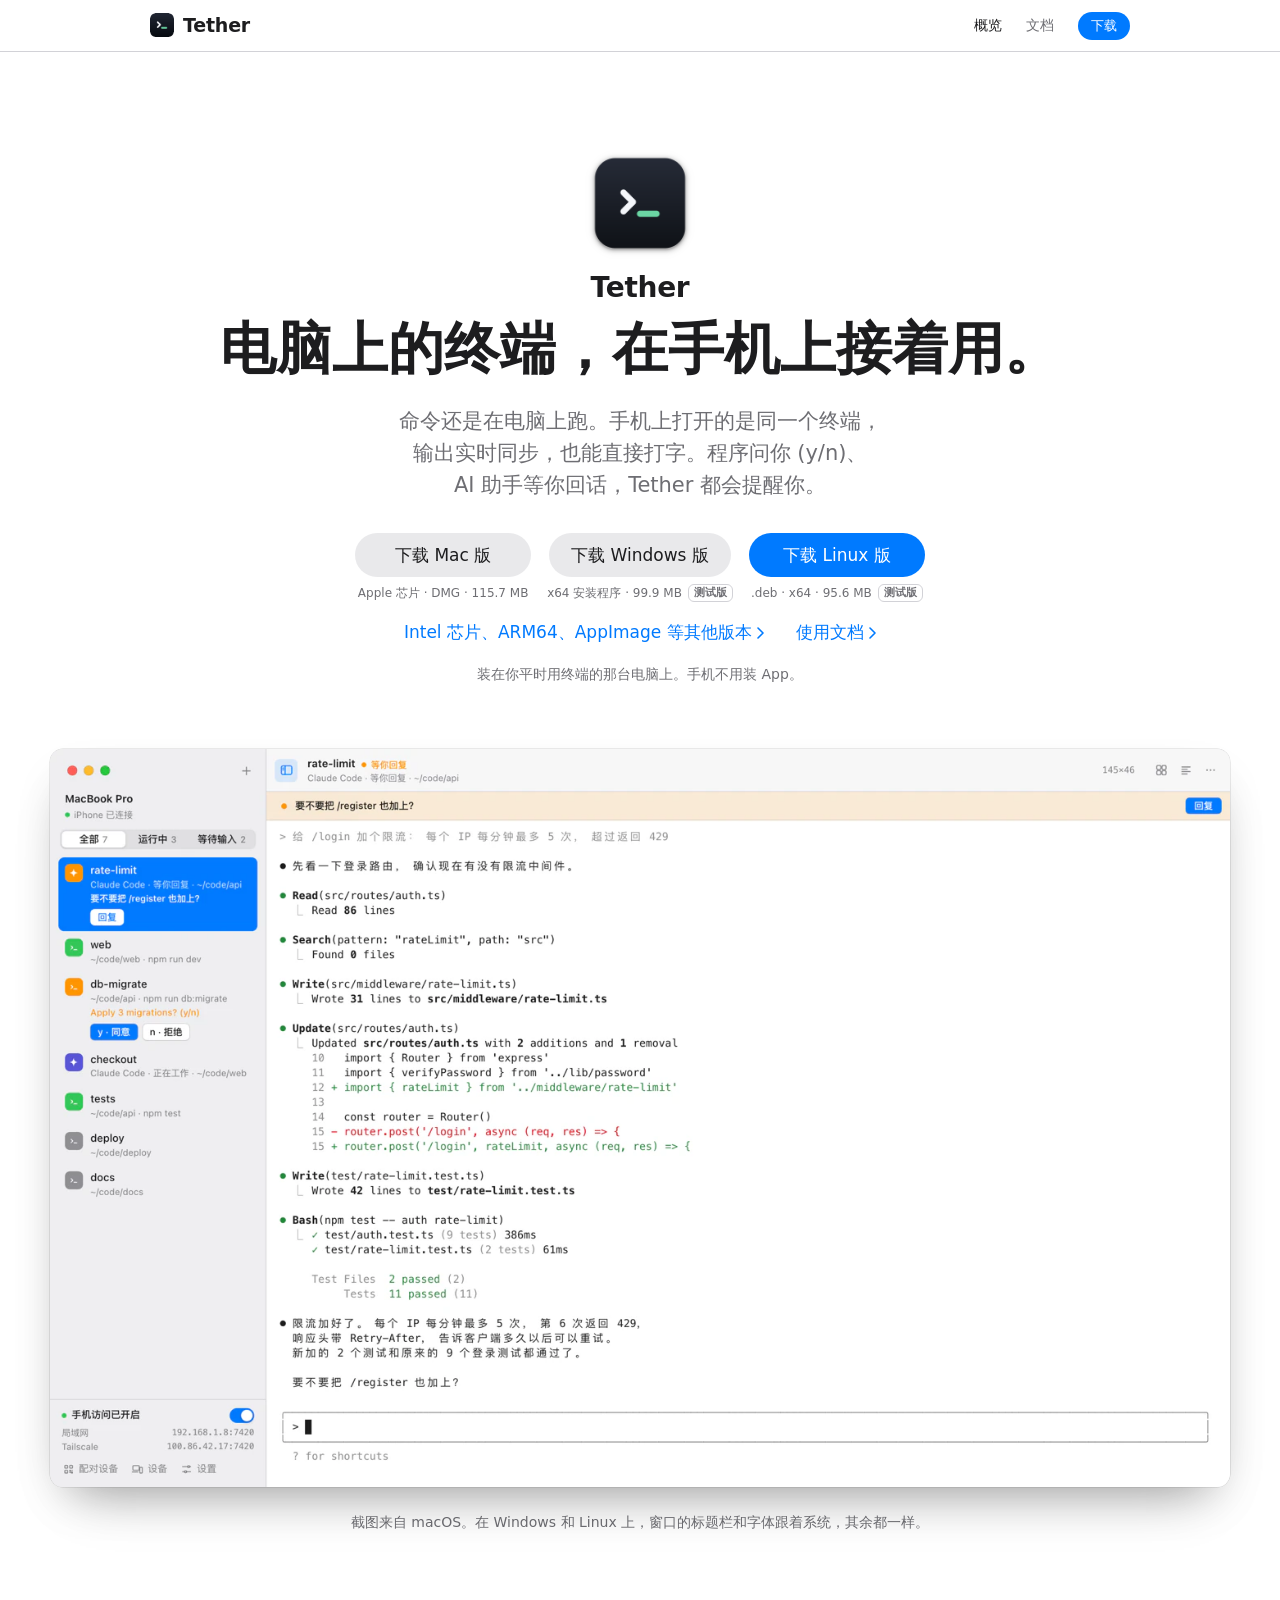
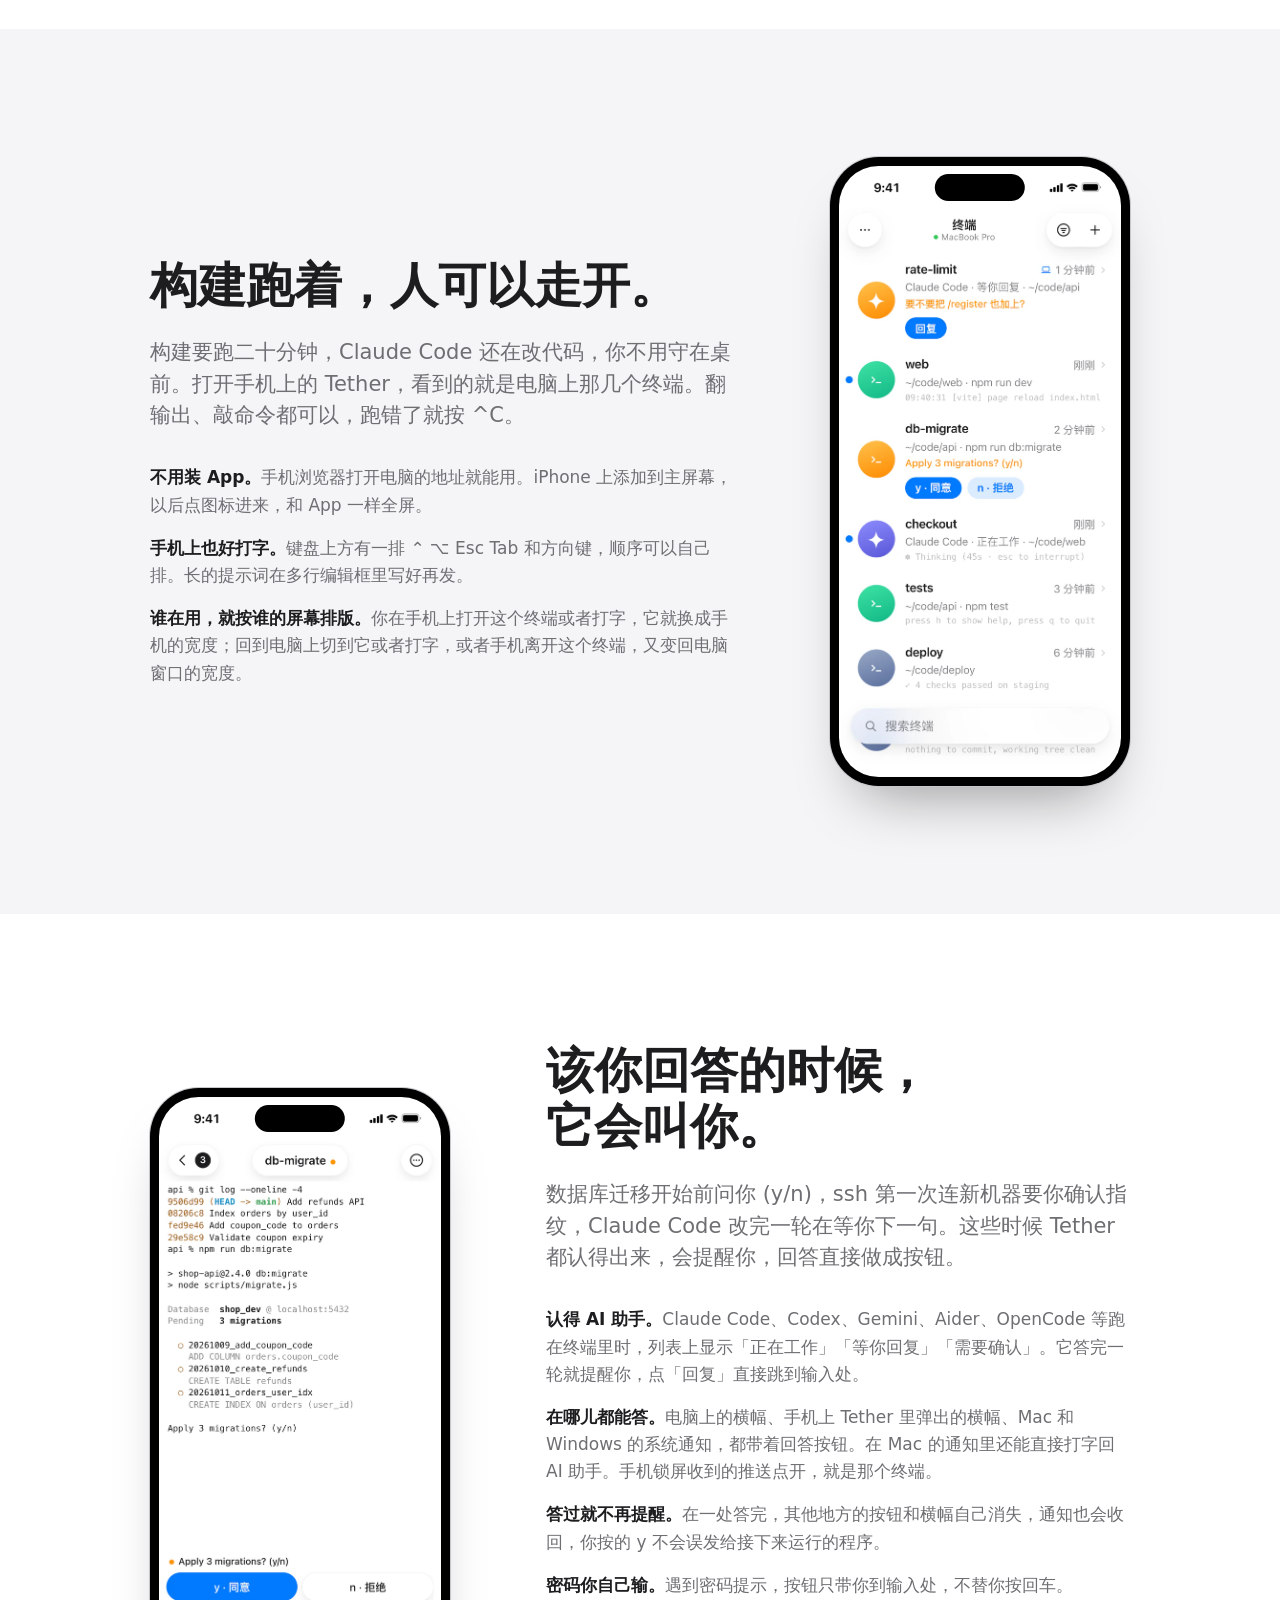
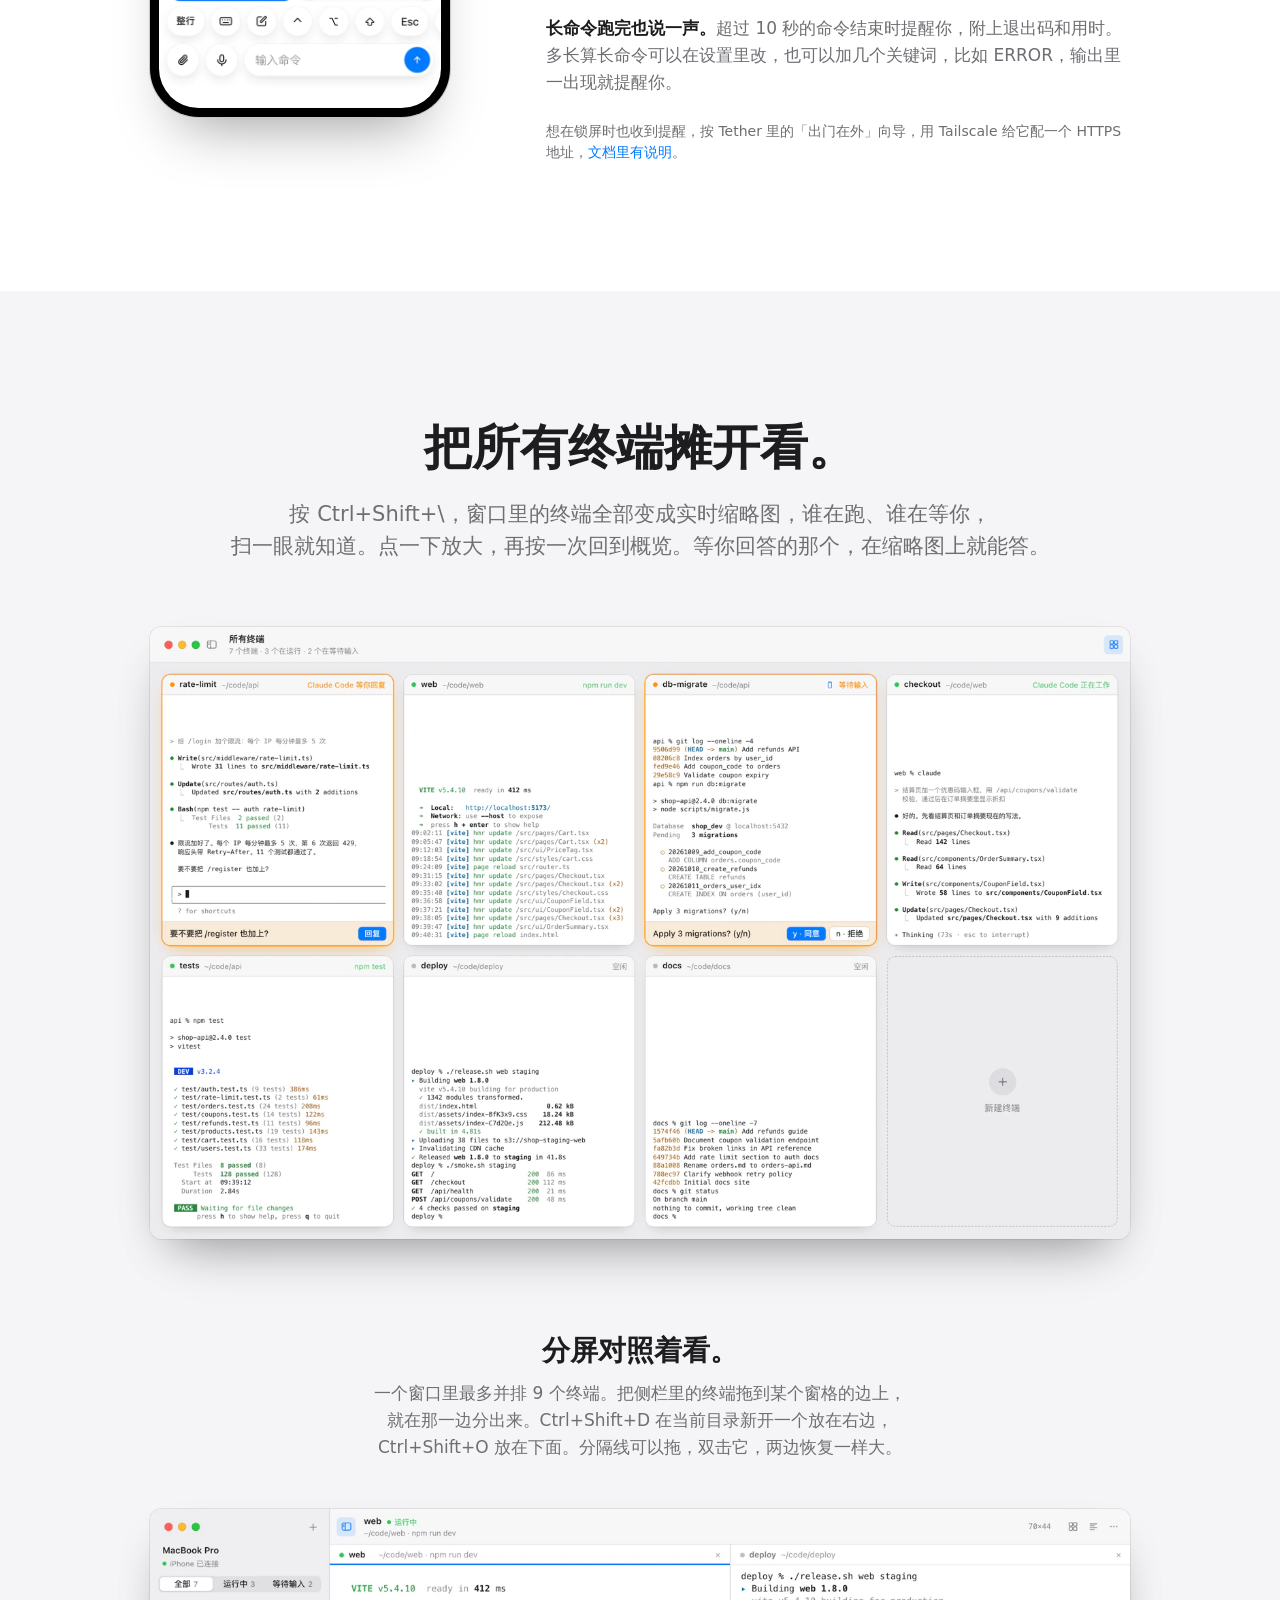
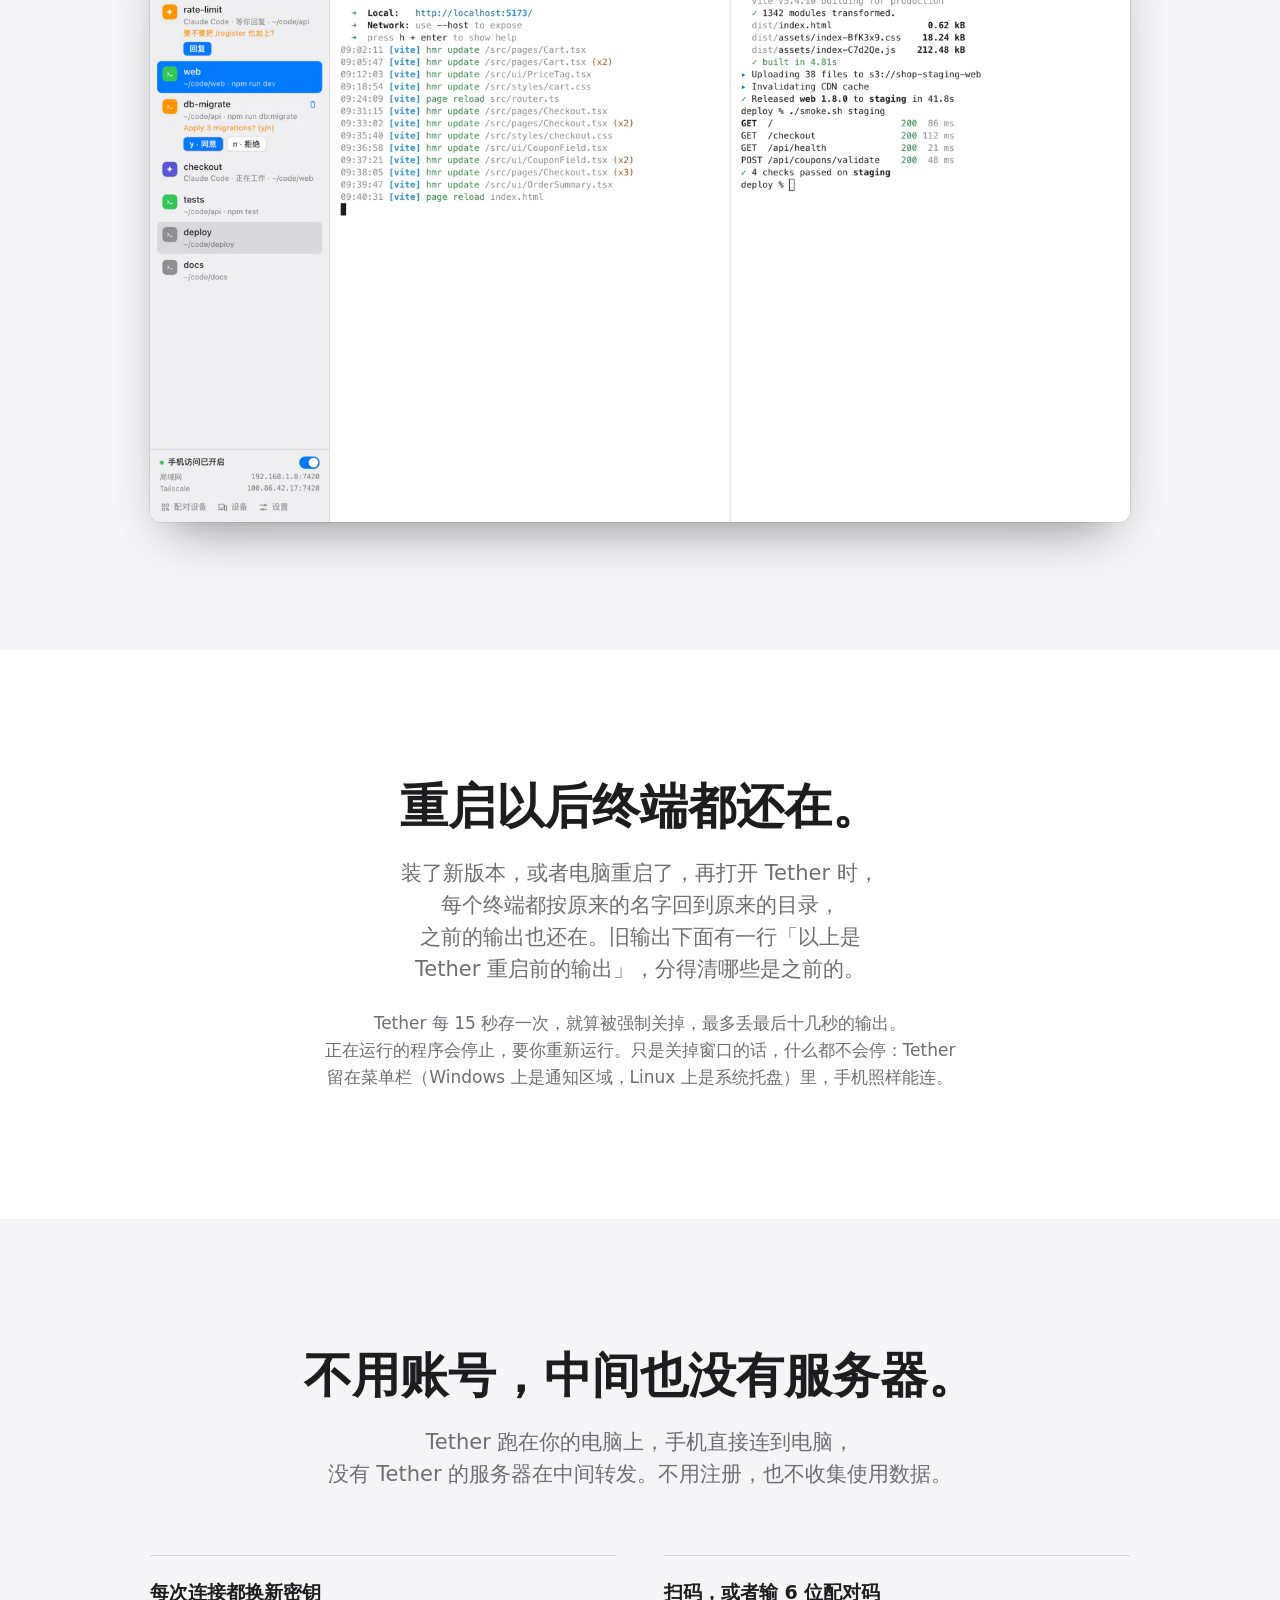
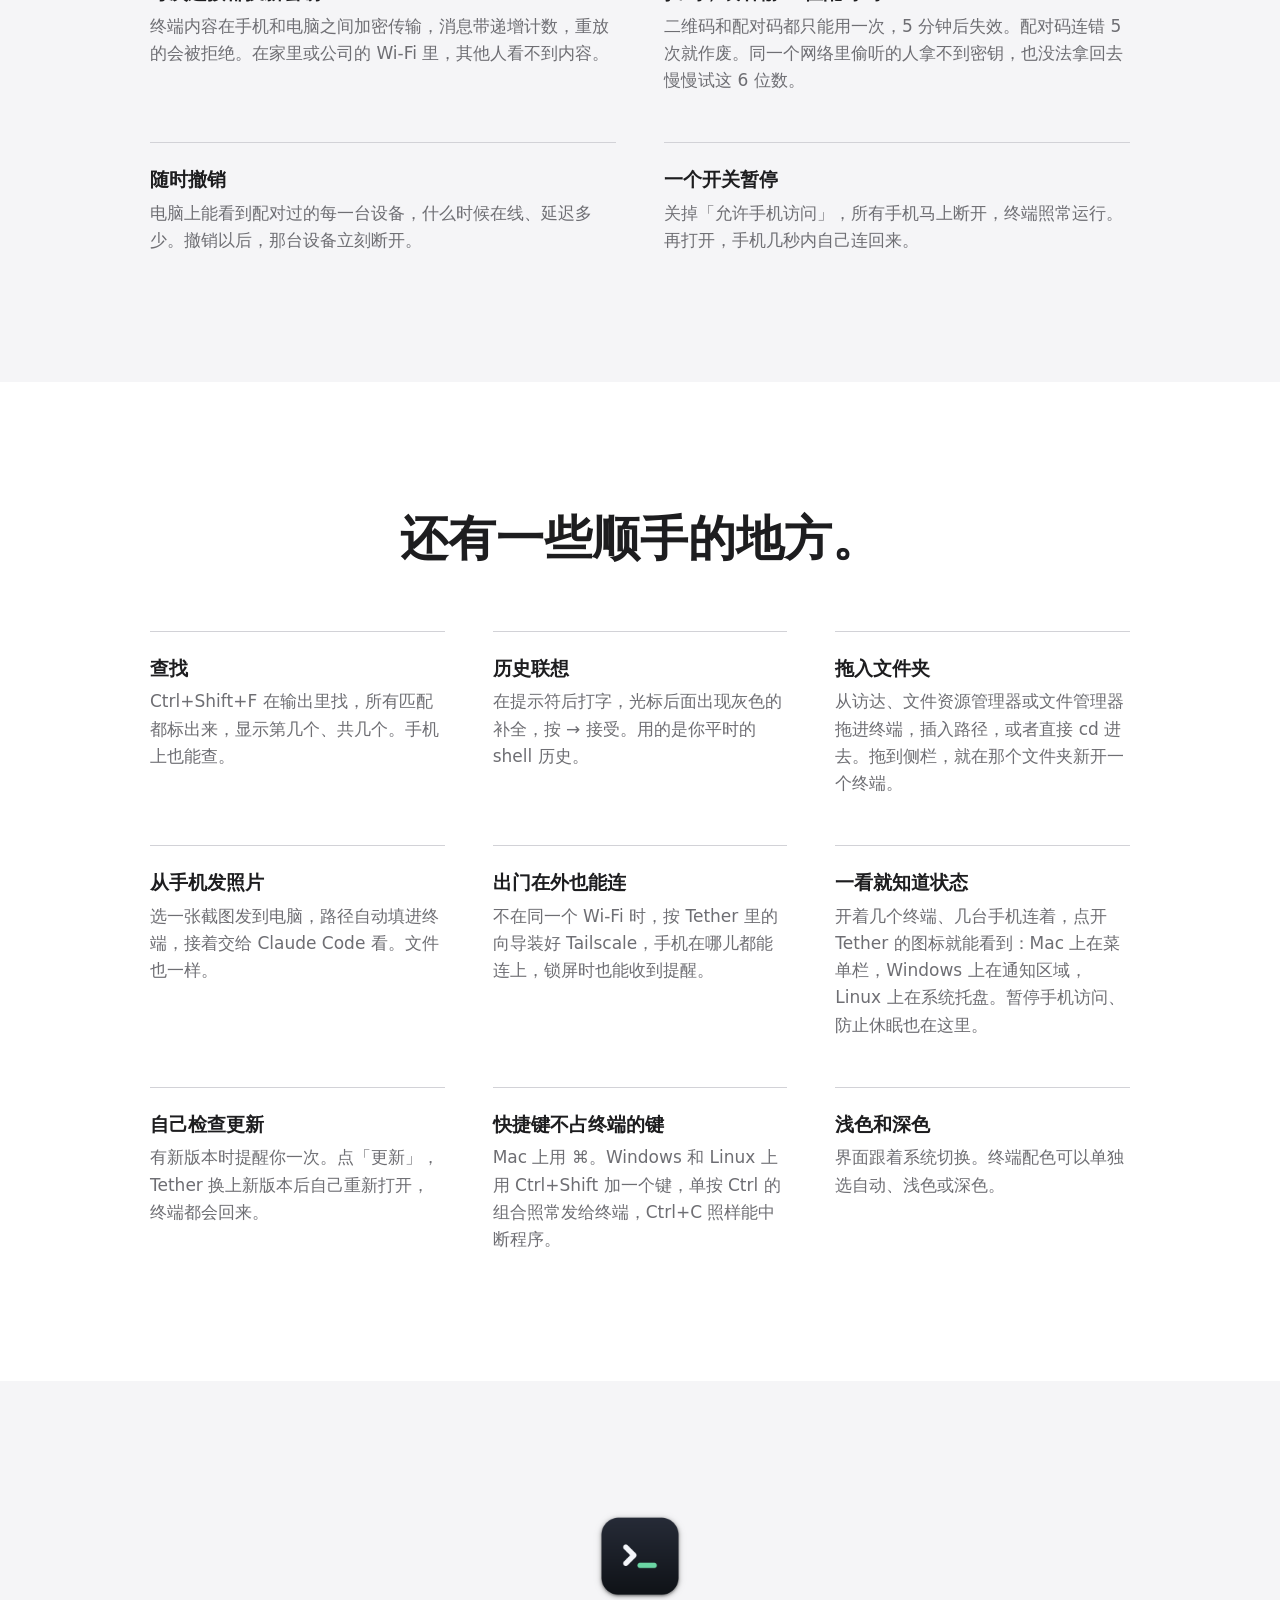
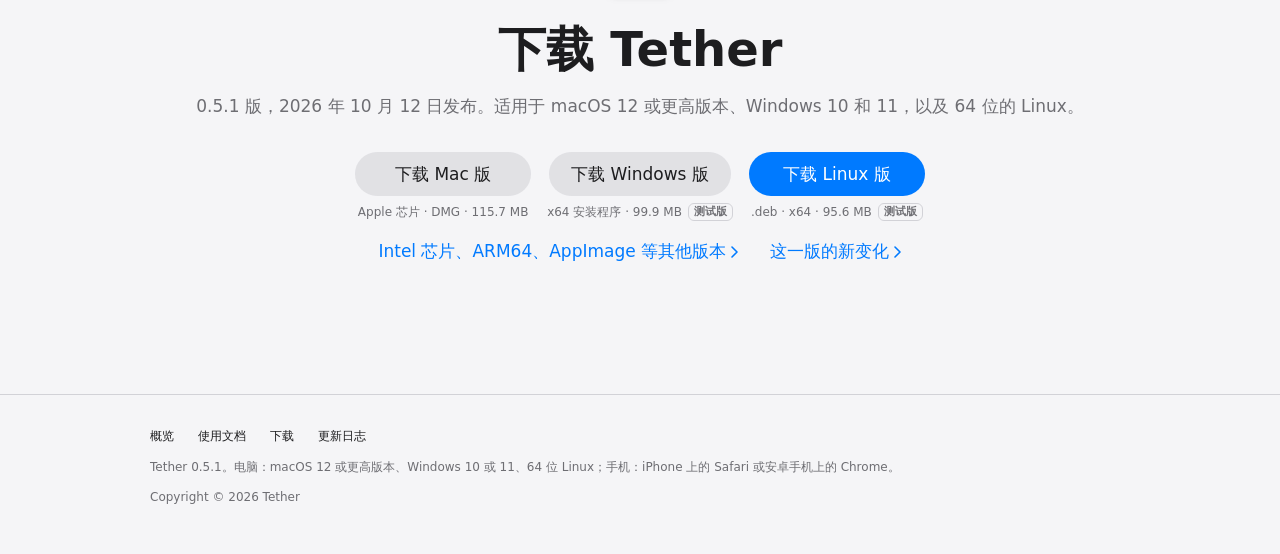
==== commit ca49d113: "首页：下载按钮改成按系统选择 首屏和页尾的「下载 Tether」换成 Mac / Windows / Linux 三个按钮，各下载那个系统推荐的安装包， 访客自己的系统是蓝色；按钮下写着会下载哪个文件" ====
--- a/index.html
+++ b/index.html
@@ -38,11 +38,28 @@
           <span class="display"><span class="nw">电脑上的终端，</span><span class="nw">在手机上接着用。</span></span>
         </h1>
         <p class="lead">命令还是在电脑上跑。手机上打开的是同一个终端，输出实时同步，也能直接打字。程序问你&nbsp;(y/n)、AI 助手等你回话，Tether 都会提醒你。</p>
-        <div class="cta">
-          <a class="btn" href="download.html" aria-describedby="hero-req">下载 Tether</a>
-          <a class="more" href="docs.html">使用文档</a>
-        </div>
-        <p class="cta-note" id="hero-req"><span class="nw">有 Mac、Windows 和 Linux 版，</span><span class="nw">手机不用装 App。</span></p>
+        <div class="pick" data-pick-group>
+          <div class="pick-row" role="group" aria-label="选择电脑的系统，下载 Tether">
+            <div class="pick-os">
+              <a class="btn btn-neutral" data-pick="mac" href="download.html#mac">下载 Mac 版</a>
+              <span class="pick-sub"><span data-pick-sub>Apple 芯片 · DMG</span></span>
+            </div>
+            <div class="pick-os">
+              <a class="btn btn-neutral" data-pick="windows" href="download.html#windows">下载 Windows 版</a>
+              <span class="pick-sub"><span data-pick-sub>x64 安装程序</span><span class="tag" data-beta="windows" hidden>测试版</span></span>
+            </div>
+            <div class="pick-os">
+              <a class="btn btn-neutral" data-pick="linux" href="download.html#linux">下载 Linux 版</a>
+              <span class="pick-sub"><span data-pick-sub>.deb · x64</span><span class="tag" data-beta="linux" hidden>测试版</span></span>
+            </div>
+          </div>
+          <p class="after-download pick-after" data-pick-after="mac" hidden>正在下载。Tether 没有经过 Apple 公证，第一次打开时 macOS 会拦一下，<a href="download.html#first-open">看看怎么放行</a>。</p>
+          <p class="after-download pick-after" data-pick-after="windows" hidden>正在下载。安装程序没有代码签名，运行时 Windows 会显示「Windows 已保护你的电脑」：点「更多信息」，再点「仍要运行」。<a href="download.html#install-windows">完整步骤</a></p>
+          <p class="after-download pick-after" data-pick-after="deb" hidden>正在下载。下载好以后，在终端里进入下载文件夹，运行 <code class="long">sudo apt install ./<span data-fill-name>Tether-0.5.1-linux-amd64.deb</span></code>。<a href="download.html#install-linux">完整步骤</a></p>
+          <p class="after-download pick-after" data-pick-after="appimage" hidden>正在下载。下载好以后，先给它加上运行权限：<code class="long">chmod +x <span data-fill-name>Tether-0.5.1-linux-x86_64.AppImage</span></code>，再打开它。<a href="download.html#install-linux">完整步骤</a></p>
+          <p class="pick-more"><a class="more" href="download.html">Intel 芯片、ARM64、AppImage 等其他版本</a><a class="more" href="docs.html">使用文档</a></p>
+        </div>
+        <p class="cta-note"><span class="nw">装在你平时用终端的那台电脑上。</span><span class="nw">手机不用装 App。</span></p>
       </div>
       <figure class="wrap-wide hero-shot">
         <div class="mac">
@@ -236,9 +253,26 @@
         <img src="assets/icon/icon-512.png" width="96" height="96" alt="" loading="lazy">
         <h2 class="h2" id="get-title">下载 Tether</h2>
         <p><span data-rel="version">0.5.1</span> 版<span data-rel-show="date" hidden>，<span data-rel="date"></span>发布</span>。<span class="nw">适用于 macOS 12 或更高版本、</span><span class="nw">Windows 10 和 11，</span><span class="nw">以及 64 位的 Linux。</span></p>
-        <div class="cta">
-          <a class="btn" href="download.html">下载 Tether</a>
-          <a class="more" href="download.html#whats-new">这一版的新变化</a>
+        <div class="pick" data-pick-group>
+          <div class="pick-row" role="group" aria-label="选择电脑的系统，下载 Tether">
+            <div class="pick-os">
+              <a class="btn btn-neutral" data-pick="mac" href="download.html#mac">下载 Mac 版</a>
+              <span class="pick-sub"><span data-pick-sub>Apple 芯片 · DMG</span></span>
+            </div>
+            <div class="pick-os">
+              <a class="btn btn-neutral" data-pick="windows" href="download.html#windows">下载 Windows 版</a>
+              <span class="pick-sub"><span data-pick-sub>x64 安装程序</span><span class="tag" data-beta="windows" hidden>测试版</span></span>
+            </div>
+            <div class="pick-os">
+              <a class="btn btn-neutral" data-pick="linux" href="download.html#linux">下载 Linux 版</a>
+              <span class="pick-sub"><span data-pick-sub>.deb · x64</span><span class="tag" data-beta="linux" hidden>测试版</span></span>
+            </div>
+          </div>
+          <p class="after-download pick-after" data-pick-after="mac" hidden>正在下载。Tether 没有经过 Apple 公证，第一次打开时 macOS 会拦一下，<a href="download.html#first-open">看看怎么放行</a>。</p>
+          <p class="after-download pick-after" data-pick-after="windows" hidden>正在下载。安装程序没有代码签名，运行时 Windows 会显示「Windows 已保护你的电脑」：点「更多信息」，再点「仍要运行」。<a href="download.html#install-windows">完整步骤</a></p>
+          <p class="after-download pick-after" data-pick-after="deb" hidden>正在下载。下载好以后，在终端里进入下载文件夹，运行 <code class="long">sudo apt install ./<span data-fill-name>Tether-0.5.1-linux-amd64.deb</span></code>。<a href="download.html#install-linux">完整步骤</a></p>
+          <p class="after-download pick-after" data-pick-after="appimage" hidden>正在下载。下载好以后，先给它加上运行权限：<code class="long">chmod +x <span data-fill-name>Tether-0.5.1-linux-x86_64.AppImage</span></code>，再打开它。<a href="download.html#install-linux">完整步骤</a></p>
+          <p class="pick-more"><a class="more" href="download.html">Intel 芯片、ARM64、AppImage 等其他版本</a><a class="more" href="download.html#whats-new">这一版的新变化</a></p>
         </div>
       </div>
     </section>
--- a/assets/site.css
+++ b/assets/site.css
@@ -288,6 +288,16 @@
 .cta-note { margin-top: var(--sp-4); font-size: var(--fs-small); color: var(--label-2); }
 .after-download { margin-top: var(--sp-3); font-size: var(--fs-small); color: var(--label); }
 
+/* 首页的「按系统下载」：三个按钮一样宽，下面一行小字写会下载哪个文件；访客自己的系统是蓝色 */
+.pick { display: grid; justify-items: center; gap: var(--sp-4); }
+.pick-row { display: flex; flex-wrap: wrap; justify-content: center; gap: var(--sp-4) var(--sp-4); }
+.pick-os { display: grid; justify-items: center; align-content: start; gap: 6px; }
+.pick-os .btn { min-width: 176px; }
+.pick-sub { display: inline-flex; align-items: center; min-height: 20px; font-size: var(--fs-fine); color: var(--label-2); white-space: nowrap; }
+.pick-sub .tag { margin-inline-start: 6px; padding: 0 5px; font-size: 11px; line-height: 16px; }
+.pick-after { max-width: 600px; margin-top: 0; text-align: center; }
+.pick-more { display: flex; flex-wrap: wrap; justify-content: center; gap: var(--sp-2) var(--sp-6); font-size: var(--fs-body); }
+
 /* ---------- 文字样式 ---------- */
 .eyebrow {
   display: block;
@@ -333,6 +343,7 @@
 .hero h1 .display { margin-top: var(--sp-3); }
 .hero .lead { max-width: 640px; margin: var(--sp-5) auto 0; }
 .hero .cta { margin-top: var(--sp-6); }
+.hero .pick { margin-top: var(--sp-6); }
 .hero-shot { margin-top: var(--sp-8); }
 
 /* 文字和手机截图左右排 */
@@ -383,6 +394,11 @@
 .closing img { display: block; width: 96px; height: 96px; margin: 0 auto var(--sp-4); }
 .closing p { margin-top: var(--sp-4); color: var(--label-2); }
 .closing .cta { margin-top: var(--sp-6); }
+.closing .pick { margin-top: var(--sp-6); }
+/* 下载组里的段落用组自己的间距；下一步提示和首屏一样用正文颜色 */
+.pick .pick-after,
+.pick .pick-more { margin-top: 0; }
+.closing .pick-after { color: var(--label); }
 
 /* ---------- 截图外框 ---------- */
 figure { margin: 0; }
@@ -732,6 +748,11 @@
 
 /* ---------- 小屏 ---------- */
 @media (max-width: 734px) {
+  .pick-row { flex-direction: column; flex-wrap: nowrap; width: min(100%, 320px); gap: var(--sp-3); }
+  .pick-os { width: 100%; }
+  .pick-os .btn { width: 100%; }
+  .pick-os.is-yours { order: -1; }
+  .pick-more { font-size: var(--fs-small); }
   :root {
     --fs-display: 34px;
     --fs-h2: 30px;
